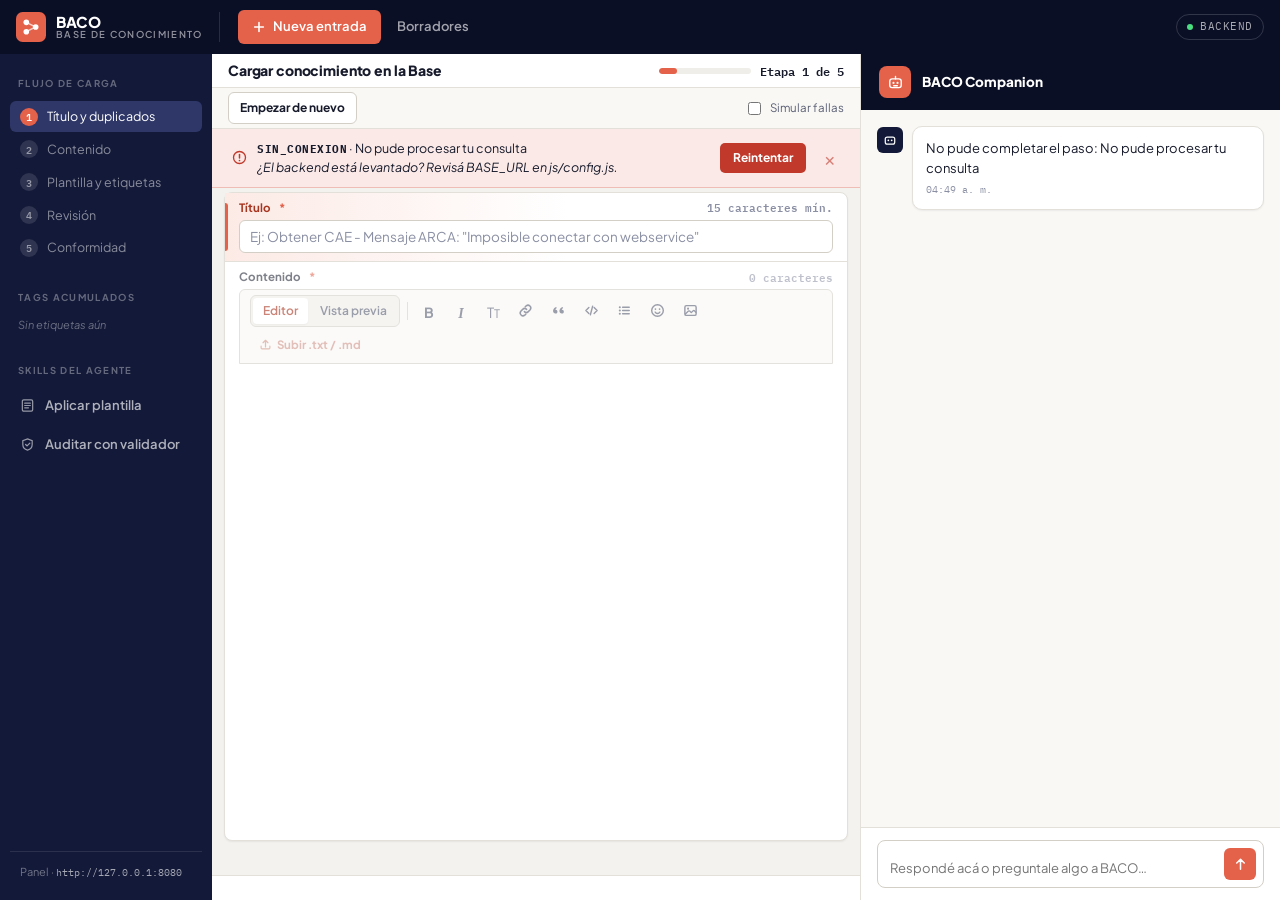
==== frontend/index.html @ 7c90a234 "-. cambios p/mejorar textos" ====
<!doctype html>
<html lang="es">
<head>
<meta charset="utf-8">
<meta name="viewport" content="width=device-width,initial-scale=1">
<title>BACO · Consola de carga</title>
<link rel="preconnect" href="https://fonts.googleapis.com">
<link rel="preconnect" href="https://fonts.gstatic.com" crossorigin>
<link rel="stylesheet" href="https://fonts.googleapis.com/css2?family=IBM+Plex+Mono:wght@400;500;600&family=Plus+Jakarta+Sans:wght@400;500;600;700;800&display=swap">
<link rel="stylesheet" href="styles.css?v=20261025_4">
<link rel="icon" href="data:image/svg+xml,<svg xmlns='http://www.w3.org/2000/svg' viewBox='0 0 32 32'><rect width='32' height='32' rx='7' fill='%23E4614A'/><circle cx='11' cy='11' r='3' fill='white'/><circle cx='21' cy='16' r='3' fill='white'/><circle cx='11' cy='21' r='3' fill='white'/></svg>">
</head>
<body>

<div class="app">

  <header class="topbar">
    <div class="brand">
      <svg width="30" height="30" viewBox="0 0 32 32" aria-hidden="true">
        <rect width="32" height="32" rx="7" fill="#E4614A"/>
        <path d="M11 11L21 16L11 21" stroke="white" stroke-width="1.6" fill="none" opacity=".7"/>
        <circle cx="11" cy="11" r="3" fill="white"/><circle cx="21" cy="16" r="3" fill="white"/><circle cx="11" cy="21" r="3" fill="white"/>
      </svg>
      <span class="wm"><b>BACO</b><span>Base de Conocimiento</span></span>
    </div>

    <nav class="tabs">
      <span class="tab on">
        <svg width="14" height="14" viewBox="0 0 16 16" fill="none" aria-hidden="true"><path d="M8 3v10M3 8h10" stroke="currentColor" stroke-width="1.8" stroke-linecap="round"/></svg>
        Nueva entrada
      </span>
      <span class="tab">Borradores</span>
    </nav>

    <span class="sesion" id="sesion"></span>
    <div class="modo" id="modo"></div>
  </header>

  <div class="body">

    <aside class="rail">
      <h4>Flujo de carga</h4>
      <div class="pasos" id="pasos">
        <div class="paso"><span class="pn">1</span> Título y duplicados</div>
        <div class="paso"><span class="pn">2</span> Contenido</div>
        <div class="paso"><span class="pn">3</span> Plantilla y etiquetas</div>
        <div class="paso"><span class="pn">4</span> Revisión</div>
        <div class="paso"><span class="pn">5</span> Conformidad</div>
      </div>

      <h4>Tags acumulados</h4>
      <div class="railtags" id="railTags">
        <span class="vacio-rail">Sin etiquetas aún</span>
      </div>

      <h4>Skills del agente</h4>
      <div id="avisoSkillsRail" class="aviso-skills-rail" hidden></div>
      <button class="navitem" id="btnPlantilla">
        <svg width="15" height="15" viewBox="0 0 16 16" fill="none" aria-hidden="true"><rect x="2.5" y="2" width="11" height="12" rx="1.4" stroke="currentColor" stroke-width="1.3"/><path d="M5 5.5h6M5 8h6M5 10.5h4" stroke="currentColor" stroke-width="1.3" stroke-linecap="round"/></svg>
        Aplicar plantilla
      </button>
      <button class="navitem" id="btnAuditar">
        <svg width="15" height="15" viewBox="0 0 16 16" fill="none" aria-hidden="true"><path d="M8 2l5 2v4c0 3-2.2 5.2-5 6-2.8-.8-5-3-5-6V4l5-2z" stroke="currentColor" stroke-width="1.3"/><path d="M6 8l1.5 1.5L10.5 6.5" stroke="currentColor" stroke-width="1.4" stroke-linecap="round" stroke-linejoin="round"/></svg>
        Auditar con validador
      </button>

      <div class="railfoot"><p>Panel · <code id="pie">—</code></p></div>
    </aside>

    <main class="split">

      <!-- ═══════ Izquierda: formulario ═══════ -->
      <section class="pane">
        <div class="panehead">
          <div class="ttl">
            <h2>Cargar conocimiento en la Base</h2>
            <div class="estadoline">
              <span class="pill" id="pillEstado">—</span>
              <span class="ayuda" id="ayudaEstado"></span>
            </div>
          </div>
          <div class="meter">
            <div class="bar"><div class="fill" id="meterFill" style="width:20%"></div></div>
            <span class="pct" id="meterPct">Paso 1 de 5</span>
          </div>
        </div>

        <div class="toolbar">
          <button class="btn btn-sm btn-ghost" id="btnEjemplo">Cargar ejemplo</button>
          <button class="btn btn-sm btn-ghost" id="btnReiniciar">Empezar de nuevo</button>
          <span class="grow"></span>
          <label class="switch" title="Solo afecta al modo simulado">
            <input type="checkbox" id="swError"> <span>Simular fallas</span>
          </label>
        </div>

        <div id="bannerError"></div>
        <div id="bannerPrivacidad"></div>
        <div id="bannerMetadatosHeredados"></div>
        <div id="bannerSkills" class="banner-skills" hidden></div>

        <div class="panebody scroll">
          <div class="card">
            <div class="field" id="campoTitulo">
              <label class="flabel" for="fTitulo">Título <span class="req">*</span>
                <span class="cont" id="contTitulo">0/15</span>
              </label>
              <input class="input" id="fTitulo" autocomplete="off"
                placeholder='Ej: Obtener CAE - Mensaje ARCA: "Imposible conectar con webservice"'>
            </div>

            <div class="field selectores-campo" id="campoTags">
              <div class="selectores-fila">
                <!-- Selector de Categoría (Izquierda) -->
                <div class="selector-cat-wrap">
                  <select class="input sel cat-select" id="fCategoria">
                    <option value="">Seleccionar categoría del desplegable...</option>
                  </select>
                </div>

                <!-- Selector de Etiquetas (Derecha) -->
                <div class="tagbox selector-tags-wrap" id="tagBox">
                  <input class="taginput" id="tagInput" autocomplete="off">
                  <select class="input sel tag-select" id="fTagsSelect">
                    <option value="" selected disabled>selecciona al menos 2 etiquetas…</option>
                  </select>
                </div>
              </div>

              <!-- Elementos secundarios conservados para compatibilidad JS -->
              <span class="flabel flabel-oculto" style="display:none;">Etiquetas <span class="req">*</span>
                <span class="cont" id="contTags">0/2</span>
              </span>
              <div class="suggrow" id="suggRow" style="display:none;"></div>
              <label class="flabel flabel-oculto" for="fCategoria" style="display:none;">Categoría <span class="req">*</span></label>
              <div class="suggrow" id="catChipsRow" style="display:none;"></div>
            </div>

            <div class="field" id="campoTexto">
              <label class="flabel" for="fCuerpo">Contenido <span class="req">*</span>
                <span class="cont" id="contTexto">0 caracteres</span>
              </label>
              <div class="edhead discourse-toolbar" id="editorToolbar" role="toolbar" aria-label="Barra de herramientas del editor">
                <div class="ed-mode-switch" role="group" aria-label="Alternar modo de edición">
                  <button type="button" class="act ed-mode-btn sel" id="btnEditor" aria-label="Modo Editor" title="Modo Editor">
                    Editor
                  </button>
                  <button type="button" class="act ed-mode-btn" id="btnPreview" aria-label="Vista previa" title="Vista previa">
                    Vista previa
                  </button>
                </div>

                <span class="sep" aria-hidden="true"></span>

                <button type="button" class="ed-tool-btn" id="btnMdBold" data-md="bold" aria-label="Negrita" title="Negrita">
                  <b aria-hidden="true">B</b>
                </button>
                <button type="button" class="ed-tool-btn" id="btnMdItalic" data-md="italic" aria-label="Cursiva" title="Cursiva">
                  <i aria-hidden="true" style="font-family: Georgia, serif; font-weight: 700;">I</i>
                </button>
                <button type="button" class="ed-tool-btn" id="btnMdHeading" data-md="heading" aria-label="Título" title="Título">
                  <span aria-hidden="true" class="tt-icon">T<small>T</small></span>
                </button>
                <button type="button" class="ed-tool-btn" id="btnMdLink" data-md="link" aria-label="Enlace" title="Enlace">
                  <svg width="15" height="15" viewBox="0 0 16 16" fill="none" aria-hidden="true"><path d="M6.8 9.2a3 3 0 004.2 0l2-2a3 3 0 00-4.2-4.2l-1.1 1.1" stroke="currentColor" stroke-width="1.6" stroke-linecap="round" stroke-linejoin="round"/><path d="M9.2 6.8a3 3 0 00-4.2 0l-2 2a3 3 0 004.2 4.2l1.1-1.1" stroke="currentColor" stroke-width="1.6" stroke-linecap="round" stroke-linejoin="round"/></svg>
                </button>
                <button type="button" class="ed-tool-btn" id="btnMdQuote" data-md="quote" aria-label="Cita" title="Cita">
                  <svg width="15" height="15" viewBox="0 0 16 16" fill="currentColor" aria-hidden="true"><path d="M3.6 5.2C2.7 6.1 2.2 7.2 2.2 8.6c0 1.6 1.1 2.7 2.5 2.7 1.3 0 2.2-.9 2.2-2.1 0-1.1-.8-1.9-1.8-2-.2 0-.4 0-.5.1.2-.7.8-1.4 1.6-1.9L5.4 4.2c-.7.3-1.3.6-1.8 1zm6.8 0c-.9.9-1.4 2-1.4 3.4 0 1.6 1.1 2.7 2.5 2.7 1.3 0 2.2-.9 2.2-2.1 0-1.1-.8-1.9-1.8-2-.2 0-.4 0-.5.1.2-.7.8-1.4 1.6-1.9l-.8-1.2c-.7.3-1.3.6-1.8 1z"/></svg>
                </button>
                <button type="button" class="ed-tool-btn" id="btnMdCode" data-md="code" aria-label="Código" title="Código">
                  <svg width="15" height="15" viewBox="0 0 16 16" fill="none" aria-hidden="true"><path d="M5.2 4.8L2 8l3.2 3.2M10.8 4.8L14 8l-3.2 3.2M9.2 3.5l-2.4 9" stroke="currentColor" stroke-width="1.5" stroke-linecap="round" stroke-linejoin="round"/></svg>
                </button>
                <button type="button" class="ed-tool-btn" id="btnMdList" data-md="list" aria-label="Lista" title="Lista">
                  <svg width="15" height="15" viewBox="0 0 16 16" fill="none" aria-hidden="true"><circle cx="3" cy="4.5" r="1.1" fill="currentColor"/><circle cx="3" cy="8" r="1.1" fill="currentColor"/><circle cx="3" cy="11.5" r="1.1" fill="currentColor"/><path d="M6 4.5h7M6 8h7M6 11.5h7" stroke="currentColor" stroke-width="1.6" stroke-linecap="round"/></svg>
                </button>

                <div class="ed-emoji-wrap">
                  <button type="button" class="ed-tool-btn" id="btnEmojiToolbar" aria-label="Insertar emoji" title="Insertar emoji" aria-haspopup="true" aria-expanded="false">
                    <svg width="15" height="15" viewBox="0 0 16 16" fill="none" aria-hidden="true"><circle cx="8" cy="8" r="6.2" stroke="currentColor" stroke-width="1.5"/><circle cx="5.8" cy="6.5" r=".9" fill="currentColor"/><circle cx="10.2" cy="6.5" r=".9" fill="currentColor"/><path d="M5.4 9.6c.6 1.1 1.5 1.6 2.6 1.6s2-.5 2.6-1.6" stroke="currentColor" stroke-width="1.4" stroke-linecap="round"/></svg>
                  </button>
                  <div class="emoji-picker-popover" id="emojiPickerPopover" role="listbox" aria-label="Selector de emojis" hidden></div>
                </div>

                <button type="button" class="ed-tool-btn" id="btnImagenToolbar" aria-label="Insertar imagen" title="Disponible al finalizar las validaciones" disabled>
                  <svg width="15" height="15" viewBox="0 0 16 16" fill="none" aria-hidden="true"><rect x="2" y="2.8" width="12" height="10.4" rx="1.6" stroke="currentColor" stroke-width="1.5"/><circle cx="5.4" cy="6" r="1.1" fill="currentColor"/><path d="M2.5 11.8l3.3-3.2a.9.9 0 011.3 0l1.7 1.7 2.1-2.1a.9.9 0 011.3 0l1.5 1.6" stroke="currentColor" stroke-width="1.4" stroke-linecap="round" stroke-linejoin="round"/></svg>
                </button>

                <span class="grow"></span>
                <button type="button" class="act" id="btnSubir" aria-label="Subir archivo .txt o .md" title="Subir archivo .txt o .md">
                  <svg width="13" height="13" viewBox="0 0 16 16" fill="none" aria-hidden="true"><path d="M8 11V3M5 5.8L8 2.8l3 3" stroke="currentColor" stroke-width="1.5" stroke-linecap="round" stroke-linejoin="round"/><path d="M2.6 10v2.4a1 1 0 001 1h8.8a1 1 0 001-1V10" stroke="currentColor" stroke-width="1.4" stroke-linecap="round"/></svg>
                  Subir .txt / .md
                </button>
                <input type="file" id="fileInput" hidden accept=".txt,.md">
              </div>
              <div class="editor-bloques-wrapper" id="editorBloquesWrapper">
                <div class="contenedor-bloques" id="contenedorBloques"></div>
                <div class="editor-bloques-footer">
                  <button type="button" class="btn btn-primary btn-confirmar-bloques" id="btnConfirmarBloques" hidden style="display: none;">Confirmar</button>
                </div>
                <input type="file" id="inputSelectorBloque" hidden accept=".png,.jpg,.jpeg,.gif,.webp,.pdf,.mp4,.webm,.mp3,.docx,.pptx,.xlsx">
              </div>
              <textarea class="textarea" id="fCuerpo" placeholder="El cuerpo del artículo, en Markdown." hidden></textarea>
              <div class="preview" id="preview" hidden></div>
              <div class="panel-multimedia" id="panelMultimedia" hidden></div>
              <div class="editor-img-bar" id="editorImgBar" hidden></div>
            </div>

          </div>

          <div id="slotBorrador"></div>
          <div id="slotResumenFinal"></div>
          <div id="slotValidacion"></div>
          <div style="height:4px"></div>
        </div>

        <div class="actionbar">
          <div class="opciones" id="opcionesBarra"></div>
          <span class="grow"></span>
          <button class="btn btn-primary" id="btnPrincipal" hidden>—</button>
        </div>
      </section>

      <!-- ═══════ Derecha: companion ═══════ -->
      <section class="pane chatpane">
        <div class="chathead">
          <div class="bot">
            <svg width="17" height="17" viewBox="0 0 16 16" fill="none" aria-hidden="true"><rect x="2.6" y="4.6" width="10.8" height="8.2" rx="2.2" stroke="white" stroke-width="1.3"/><circle cx="6.1" cy="8.4" r="1" fill="white"/><circle cx="9.9" cy="8.4" r="1" fill="white"/><path d="M8 2.2v2.4M6.3 11h3.4" stroke="white" stroke-width="1.3" stroke-linecap="round"/></svg>
          </div>
          <div><b>BACO Companion</b></div>
        </div>

        <div class="thread scroll" id="thread"></div>

        <div class="composer">
          <div class="composer-meta" id="chatComposerMeta" hidden>
            <span class="cont" id="chatInputCont">0 caracteres</span>
            <span class="aviso-limite-texto-mini" id="chatInputAvisoMax" hidden>Supera el límite de caracteres</span>
          </div>
          <div class="cbox">
            <textarea id="chatInput" rows="1" placeholder="Respondé acá o preguntale algo a BACO…"></textarea>
            <button class="send" id="btnSend" aria-label="Enviar">
              <svg width="15" height="15" viewBox="0 0 16 16" fill="none"><path d="M8 13V3M4 6.4L8 2.5l4 3.9" stroke="currentColor" stroke-width="1.6" stroke-linecap="round" stroke-linejoin="round"/></svg>
            </button>
          </div>
        </div>
      </section>

    </main>
  </div>
</div>

<div class="overlay" id="overlay" hidden>
  <div class="modal" role="dialog" aria-modal="true">
    <div class="mh">
      <div class="mi">
        <svg width="23" height="23" viewBox="0 0 16 16" fill="none"><path d="M4.2 8.3l2.6 2.6 5-5.4" stroke="currentColor" stroke-width="1.8" stroke-linecap="round" stroke-linejoin="round"/></svg>
      </div>
      <h3>Conformidad registrada</h3>
      <p>El borrador quedó validado y con tu conformidad registrada.</p>
    </div>
    <div class="mb"><div class="recap" id="recap"></div></div>
    <div class="mf">
      <button class="btn btn-ghost" id="btnCerrar">Cerrar</button>
      <button class="btn btn-primary" id="btnCopiarBorrador">Copiar borrador</button>
      <button class="btn btn-ghost" id="btnOtra">Cargar otra</button>
    </div>
  </div>
</div>

<div class="toast" id="toast"></div>

<script src="js/config.js?v=20261026_14"></script>
<script src="js/datos-mock.js?v=20261026_14"></script>
<script src="js/api-mock.js?v=20261026_14"></script>
<script src="js/api-http.js?v=20261026_14"></script>
<script src="js/api.js?v=20261026_14"></script>
<script src="js/estados.js?v=20261028_17"></script>
<script src="js/panel-multimedia.js?v=20261026_14"></script>
<script src="js/app.js?v=20261028_16"></script>
</body>
</html>
---- frontend/styles.css ----
/* =============================================================
   BACO — Panel funcional
   Paleta tomada de bc.finneg.com (navy + coral Finnegans)
   ============================================================= */

:root{
  --navy-900:#0B0F26; --navy-800:#131938; --navy-700:#1F2650; --navy-600:#2E3768;
  --coral:#E4614A; --coral-600:#C9452C; --coral-700:#A8351F;
  --coral-soft:#FCEAE5; --coral-line:#F2C4B8;

  --ground:#F3F2EE; --surface:#FFFFFF; --surface-2:#F9F8F5; --surface-3:#F0EEE9;
  --ink:#161A2B; --ink-2:#585D72; --ink-3:#8A8FA3;
  --rule:#E3E0D9; --rule-2:#D3CFC6;

  --ok:#1F7A52; --ok-soft:#E3F2EA; --ok-line:#B7DCC8;
  --warn:#A06A0C; --warn-soft:#FBF0D9; --warn-line:#EBD5A3;
  --stop:#C0392B; --stop-soft:#FBE9E7; --stop-line:#EFBDB6;
  --info:#2A5CA8; --info-soft:#E6EEF9; --info-line:#BBD0EC;

  --shadow-1:0 1px 2px rgba(11,15,38,.06);
  --shadow-3:0 12px 32px rgba(11,15,38,.18);

  --sans:'Plus Jakarta Sans','Segoe UI',system-ui,sans-serif;
  --mono:'IBM Plex Mono',ui-monospace,Menlo,monospace;

    --rail:212px; --topbar:54px; --r:8px;
  --articulo-heading-size: 2em;
  --articulo-heading-color: #1B6CA8;
}

*{box-sizing:border-box}
html,body{height:100%}
body{margin:0;background:var(--ground);color:var(--ink);font-family:var(--sans);font-size:14px;line-height:1.5;-webkit-font-smoothing:antialiased;overflow:hidden}
button{font:inherit;color:inherit;cursor:pointer;border:0;background:none}
input,textarea,select{font-family:inherit}
:focus-visible{outline:2px solid var(--coral);outline-offset:2px;border-radius:4px}
::selection{background:var(--coral-soft)}

.scroll{overflow-y:auto;scrollbar-width:thin;scrollbar-color:var(--rule-2) transparent}
.scroll::-webkit-scrollbar{width:9px}
.scroll::-webkit-scrollbar-thumb{background:var(--rule-2);border-radius:9px;border:3px solid transparent;background-clip:content-box}

/* ---------- animaciones ---------- */
.spin{width:13px;height:13px;border:2px solid currentColor;border-right-color:transparent;border-radius:50%;display:inline-block;animation:gira .7s linear infinite;vertical-align:-2px}
@keyframes gira{to{transform:rotate(360deg)}}
.prog{height:2px;background:var(--surface-3);overflow:hidden}
.prog i{display:block;height:100%;width:38%;background:var(--coral);animation:desliza 1.1s ease-in-out infinite}
@keyframes desliza{0%{transform:translateX(-100%)}100%{transform:translateX(320%)}}

/* =============================================================
   Shell
   ============================================================= */
.app{display:grid;grid-template-rows:var(--topbar) 1fr;height:100vh}
.topbar{background:var(--navy-900);color:#fff;display:flex;align-items:center;gap:18px;padding:0 16px}
.brand{display:flex;align-items:center;gap:10px;padding-right:16px;border-right:1px solid rgba(255,255,255,.12)}
.brand svg{display:block}
.brand .wm{display:flex;flex-direction:column;line-height:1.05}
.brand .wm b{font-size:15px;font-weight:800;letter-spacing:-.02em}
.brand .wm span{font-size:9.5px;letter-spacing:.14em;text-transform:uppercase;color:rgba(255,255,255,.55);font-weight:600}

.tabs{display:flex;gap:2px;flex:1}
.tab{padding:7px 14px;border-radius:6px;font-size:13px;font-weight:600;color:rgba(255,255,255,.62);display:flex;align-items:center;gap:7px}
.tab.on{background:var(--coral);color:#fff}
.tab .n{font-family:var(--mono);font-size:10px;background:rgba(255,255,255,.18);padding:1px 5px;border-radius:20px;font-weight:600}

.modo{font-family:var(--mono);font-size:10.5px;letter-spacing:.05em;text-transform:uppercase;color:rgba(255,255,255,.65);display:flex;align-items:center;gap:7px;padding:4px 10px;border:1px solid rgba(255,255,255,.16);border-radius:20px}
.dot{width:6px;height:6px;border-radius:50%;flex:none}
.dot.verde{background:#4ADE80} .dot.amarillo{background:#FBBF24}

.body{display:grid;grid-template-columns:var(--rail) 1fr;min-height:0}
.rail{background:var(--navy-800);color:rgba(255,255,255,.7);padding:16px 10px;display:flex;flex-direction:column;gap:3px;min-height:0}
.rail h4{font-size:9.5px;letter-spacing:.14em;text-transform:uppercase;color:rgba(255,255,255,.35);margin:6px 0 8px;padding:0 8px;font-weight:700}
.rail h4:not(:first-child){margin-top:20px}
.navitem{display:flex;align-items:center;gap:10px;padding:8px 10px;border-radius:6px;font-size:13px;font-weight:600;color:rgba(255,255,255,.66);cursor:pointer;transition:all .15s ease}
.navitem:hover:not(:disabled){background:rgba(255,255,255,.08);color:#fff}
.navitem:disabled, .navitem.disabled{opacity:.35;cursor:not-allowed;pointer-events:auto}
.aviso-skills-rail{font-size:11px;color:#fcd34d;padding:4px 8px;margin-bottom:6px;border-radius:5px;background:rgba(245,158,11,.16);line-height:1.35;border-left:2px solid #f59e0b}
.navitem.on{background:var(--navy-600);color:#fff}
.navitem svg{flex:none;opacity:.85}
.navitem .badge{margin-left:auto;font-family:var(--mono);font-size:10px;background:var(--coral);color:#fff;padding:1px 6px;border-radius:20px}
.railfoot{margin-top:auto;padding:12px 10px 4px;border-top:1px solid rgba(255,255,255,.1)}
.railfoot p{margin:0;font-size:11px;line-height:1.5;color:rgba(255,255,255,.4)}
.railfoot code{font-family:var(--mono);font-size:10px;color:rgba(255,255,255,.62);word-break:break-all}

.split{display:grid;grid-template-columns:minmax(0,1fr) minmax(380px,420px);min-height:0;background:var(--rule)}
@media(max-width:1080px){.split{grid-template-columns:1fr}.chatpane{display:none}}
.pane{display:flex;flex-direction:column;min-height:0;background:var(--ground)}
.chatpane{background:var(--surface-2);border-left:1px solid var(--rule)}

/* ---------- cabecera del panel ---------- */
.panehead{display:flex;align-items:center;gap:12px;padding:6px 16px;background:var(--surface);border-bottom:1px solid var(--rule);flex:none}
.panehead .ttl{display:flex;flex-direction:column;gap:5px;min-width:0}
.panehead h2{margin:0;font-size:14px;font-weight:800;letter-spacing:-.01em}
.estadoline{display:none}
.pill{font-family:var(--mono);font-size:9.5px;font-weight:600;letter-spacing:.07em;text-transform:uppercase;padding:3px 8px;border-radius:20px;border:1px solid}
.pill.neutro {background:var(--surface-3);color:var(--ink-2);border-color:var(--rule-2)}
.pill.proceso{background:var(--coral-soft);color:var(--coral-700);border-color:var(--coral-line)}
.pill.alerta {background:var(--warn-soft);color:var(--warn);border-color:var(--warn-line)}
.pill.info   {background:var(--info-soft);color:var(--info);border-color:var(--info-line)}
.pill.espera {background:var(--warn-soft);color:var(--warn);border-color:var(--warn-line)}
.pill.ok     {background:var(--ok-soft);color:var(--ok);border-color:var(--ok-line)}
.guardado{font-family:var(--mono);font-size:10px;color:var(--ink-3)}

.meter{margin-left:auto;display:flex;align-items:center;gap:9px;flex:none}
.meter .lbl{font-family:var(--mono);font-size:10px;letter-spacing:.07em;text-transform:uppercase;color:var(--ink-3)}
.meter .bar{width:92px;height:6px;border-radius:6px;background:var(--surface-3);overflow:hidden}
.meter .fill{height:100%;background:var(--coral);border-radius:6px;transition:width .35s cubic-bezier(.4,0,.2,1)}
.meter .fill.full{background:var(--ok)}
.meter .pct{font-family:var(--mono);font-size:12px;font-weight:600;font-variant-numeric:tabular-nums;min-width:34px;text-align:right}

.toolbar{display:flex;align-items:center;gap:8px;padding:4px 16px;background:var(--surface-2);border-bottom:1px solid var(--rule);flex:none}
.toolbar .grow{flex:1}
.switch{display:flex;align-items:center;gap:6px;font-size:11.5px;color:var(--ink-2);cursor:pointer}
.switch input{cursor:pointer;accent-color:var(--coral)}

.panebody{padding:4px 12px 6px;display:flex;flex-direction:column;gap:6px;min-height:0;flex:1}

/* ---------- banner de error ---------- */
.banner{display:flex;align-items:center;gap:10px;padding:10px 20px;background:var(--stop-soft);border-bottom:1px solid var(--stop-line);color:var(--stop);font-size:12.5px}
.banner b{font-family:var(--mono);font-size:10.5px;letter-spacing:.05em}
.banner span{flex:1;color:var(--ink)}
.banner .cerrar{font-size:19px;line-height:1;color:var(--stop);opacity:.6;padding:0 4px}
.banner .cerrar:hover{opacity:1}

/* =============================================================
   Formulario
   ============================================================= */
.card{background:var(--surface);border:1px solid var(--rule);border-radius:var(--r);box-shadow:var(--shadow-1);display:flex;flex-direction:column;flex:1}
.field{padding:6px 14px 8px;border-bottom:1px solid var(--rule)}
#campoTexto{display:flex;flex-direction:column;flex:1}
.field:last-child{border-bottom:0}
.flabel{display:flex;align-items:center;gap:8px;margin-bottom:4px;font-size:11.5px;font-weight:700}
.req{color:var(--coral);font-weight:800}
.hint{font-size:11.5px;color:var(--ink-3);font-weight:500;margin-left:auto;text-align:right}

.input,.textarea{display:block;width:100%;padding:7px 10px;border:1px solid var(--rule-2);border-radius:6px;background:var(--surface);font-size:13.5px;color:var(--ink);transition:border-color .15s,box-shadow .15s}
.input:focus,.textarea:focus{outline:none;border-color:var(--coral);box-shadow:0 0 0 3px var(--coral-soft)}
.input::placeholder,.textarea::placeholder{color:var(--ink-3)}
.input.sel{appearance:none;cursor:pointer;padding-right:32px;
  background-image:url("data:image/svg+xml,%3Csvg xmlns='http://www.w3.org/2000/svg' width='12' height='12' viewBox='0 0 12 12'%3E%3Cpath d='M2.5 4.5L6 8l3.5-3.5' stroke='%238A8FA3' stroke-width='1.5' fill='none' stroke-linecap='round' stroke-linejoin='round'/%3E%3C/svg%3E");
  background-repeat:no-repeat;background-position:right 11px center}
.textarea{border-radius:0 0 6px 6px;border-top:0;resize:vertical;min-height:max(450px, 50vh);font-family:var(--mono);font-size:12.5px;line-height:1.7}

.tagbox{display:flex;flex-wrap:wrap;gap:6px;padding:9px;border:1px solid var(--rule-2);border-radius:6px;background:var(--surface);min-height:44px;align-items:center;cursor:text}
.tagbox:focus-within{border-color:var(--coral);box-shadow:0 0 0 3px var(--coral-soft)}
.tag{display:inline-flex;align-items:center;gap:6px;padding:4px 7px 4px 9px;border-radius:5px;background:var(--surface-3);border:1px solid var(--rule);font-size:12.5px;font-weight:600}
.tag.tipo{background:var(--navy-800);border-color:var(--navy-800);color:#fff}
.tag .x{display:grid;place-items:center;width:15px;height:15px;border-radius:3px;opacity:.5}
.tag .x:hover{opacity:1;background:rgba(0,0,0,.12)}
.tag.tipo .x:hover{background:rgba(255,255,255,.2)}
.taginput{border:0;outline:none;flex:1;min-width:130px;padding:4px;font-size:13px;background:none;color:var(--ink)}
.taginput::placeholder{color:var(--ink-3)}
.sugg{display:inline-flex;align-items:center;gap:5px;padding:4px 9px;border-radius:5px;background:var(--coral-soft);border:1px dashed var(--coral-line);color:var(--coral-700);font-size:12px;font-weight:600}
.sugg:hover{background:var(--coral);border-color:var(--coral);border-style:solid;color:#fff}
.suggrow{display:flex;flex-wrap:wrap;gap:6px;margin-top:9px;align-items:center}
.suggrow .cap{font-family:var(--mono);font-size:10px;letter-spacing:.07em;text-transform:uppercase;color:var(--ink-3);margin-right:2px}

.edhead{display:flex;align-items:center;gap:6px;padding:4px 8px;border:1px solid var(--rule-2);border-radius:6px;background:var(--surface-2)}
.edhead .sep{width:1px;height:18px;background:var(--rule-2);margin:0 3px}
.edhead .act{font-size:11.5px;font-weight:700;color:var(--coral-700);padding:5px 9px;border-radius:5px;display:flex;align-items:center;gap:5px}
.edhead .act:hover{background:var(--coral-soft)}
.edhead .act.sel{color:var(--ink);background:var(--surface-3)}
.edhead .act:disabled{opacity:.5;cursor:not-allowed}
.edhead .count{margin-left:auto;font-family:var(--mono);font-size:10.5px;color:var(--ink-3);font-variant-numeric:tabular-nums}

.preview{border:1px solid var(--rule-2);border-top:0;border-radius:0 0 6px 6px;padding:18px 20px;background:var(--surface);min-height:max(450px, 50vh);height:auto;font-size:13.5px;line-height:1.65;word-break:break-word;overflow-y:auto}
.preview-img-box{margin:12px 0;text-align:center;background:var(--surface-2);border:1px solid var(--rule-2);border-radius:6px;padding:8px}
.preview-img{max-width:100%;height:auto;border-radius:4px;box-shadow:0 1px 3px rgba(0,0,0,0.08);display:block;margin:0 auto}
.preview-img-box .caption{display:block;font-size:11px;color:var(--ink-3);margin-top:4px}
.preview-adjunto{display:inline-block;margin:8px 0;padding:6px 12px;background:var(--surface-3);border:1px solid var(--rule-2);border-radius:4px;color:var(--ink);text-decoration:none;font-weight:600;font-size:12px}
.preview-adjunto:hover{background:var(--surface-2)}
.editor-img-bar{margin-top:10px;padding:10px 14px;background:var(--surface-2);border:1px solid var(--rule-2);border-radius:6px}
.editor-img-bar .eib-head{display:flex;align-items:center;justify-content:space-between;font-size:12px;font-weight:700;color:var(--ink-2);margin-bottom:8px}
.editor-img-bar .eib-list{display:flex;gap:10px;flex-wrap:wrap;align-items:flex-start}
.editor-img-bar .eib-thumb{position:relative;display:inline-flex;flex-direction:column;align-items:center;border:1px solid var(--rule);border-radius:6px;overflow:hidden;background:#fff;text-decoration:none;transition:transform 0.15s ease,box-shadow 0.15s ease;padding:4px}
.editor-img-bar .eib-thumb:hover{transform:translateY(-2px);box-shadow:0 4px 10px rgba(0,0,0,0.12);border-color:var(--coral)}
.editor-img-bar .eib-thumb img{height:70px;width:auto;max-width:140px;object-fit:contain;display:block;border-radius:3px}
.editor-img-bar .eib-thumb .eib-cap{font-size:10.5px;color:var(--ink-3);padding:3px 4px 1px;max-width:140px;white-space:nowrap;overflow:hidden;text-overflow:ellipsis;text-align:center}

.preview-video-box{margin:14px 0;text-align:center;background:var(--surface-2);border:1px solid var(--rule-2);border-radius:6px;padding:8px}
.preview-video-frame{width:100%;max-width:540px;aspect-ratio:16/9;border:0;border-radius:4px;display:block;margin:0 auto}
.preview-video-box .caption{display:block;font-size:11px;color:var(--ink-3);margin-top:5px}
.preview-media-card{display:flex;align-items:center;justify-content:space-between;gap:12px;margin:10px 0;padding:10px 14px;background:var(--surface-2);border:1px solid var(--rule-2);border-left:4px solid var(--coral);border-radius:6px;transition:all .15s ease}
.preview-media-card:hover{background:var(--surface-3);border-color:var(--coral)}
.preview-media-card.docs{border-left-color:#2684ff}
.preview-media-card.slides{border-left-color:#ffab00}
.preview-media-card.video{border-left-color:#de350b}
.preview-media-card.attachment{border-left-color:#00875a}
.preview-media-card.link{border-left-color:var(--navy-800)}
.preview-media-card .pmc-main{display:flex;align-items:center;gap:10px;min-width:0}
.preview-media-card .pmc-icon{font-size:18px;line-height:1}
.preview-media-card .pmc-info{display:flex;flex-direction:column;min-width:0}
.preview-media-card .pmc-tag{font-size:9.5px;font-weight:700;text-transform:uppercase;letter-spacing:.05em;color:var(--ink-3)}
.preview-media-card .pmc-title{font-size:13px;font-weight:700;color:var(--ink);text-decoration:none;white-space:nowrap;overflow:hidden;text-overflow:ellipsis}
.preview-media-card .pmc-title:hover{color:var(--coral-700);text-decoration:underline}
.preview-media-card .pmc-btn{font-size:11.5px;font-weight:700;color:var(--coral-700);background:var(--surface);border:1px solid var(--rule-2);padding:4px 10px;border-radius:5px;text-decoration:none;white-space:nowrap;transition:all .15s ease}
.preview-media-card .pmc-btn:hover{background:var(--coral-soft);border-color:var(--coral)}
.preview-link,.chat-link{color:var(--coral-700);font-weight:600;text-decoration:underline;text-underline-offset:2px}
.preview-link:hover,.chat-link:hover{color:var(--ink)}

.editor-img-bar .eib-card{position:relative;display:inline-flex;flex-direction:column;justify-content:space-between;border:1px solid var(--rule);border-radius:6px;background:#fff;text-decoration:none;padding:8px 10px;min-width:130px;max-width:190px;height:78px;box-sizing:border-box;transition:transform 0.15s ease,box-shadow 0.15s ease}
.editor-img-bar .eib-card:hover{transform:translateY(-2px);box-shadow:0 4px 10px rgba(0,0,0,0.12);border-color:var(--coral)}
.editor-img-bar .eib-card-head{display:flex;align-items:center;justify-content:space-between;gap:6px}
.editor-img-bar .eib-icon{font-size:15px;line-height:1}
.editor-img-bar .eib-badge{font-size:9.5px;font-weight:800;text-transform:uppercase;padding:2px 5px;border-radius:3px;background:var(--surface-3);color:var(--ink-2)}
.editor-img-bar .eib-badge-doc{background:#e6f0ff;color:#0052cc}
.editor-img-bar .eib-badge-slides{background:#fff4e5;color:#b76e00}
.editor-img-bar .eib-badge-video{background:#ffebe6;color:#de350b}
.editor-img-bar .eib-badge-adjunto{background:#e3fcef;color:#006644}
.editor-img-bar .eib-badge-link{background:var(--surface-3);color:var(--ink)}
.editor-img-bar .eib-card .eib-cap{font-size:11px;font-weight:600;color:var(--ink);white-space:nowrap;overflow:hidden;text-overflow:ellipsis;margin:3px 0 1px}
.editor-img-bar .eib-card .eib-action{font-size:10px;color:var(--coral-700);font-weight:700;align-self:flex-end}
.btn-agregar-contenido{display:inline-flex;align-items:center;justify-content:center;width:20px;height:20px;margin-left:6px;border-radius:50%;border:1px solid var(--rule-2);background:#fff;color:var(--ink-2);font-size:13px;font-weight:700;cursor:pointer;line-height:1;padding:0;transition:all 0.15s ease;vertical-align:middle}
.btn-agregar-contenido:hover{background:var(--surface-3);border-color:var(--coral);color:var(--coral);transform:scale(1.08)}
.eib-sec-adicional{margin-top:12px;padding-top:10px;border-top:1px dashed var(--rule-2);width:100%}
.eib-sec-adicional-head{display:flex;align-items:baseline;justify-content:space-between;flex-wrap:wrap;gap:6px;margin-bottom:8px}
.eib-sec-adicional-tit{font-size:12px;font-weight:700;color:var(--ink);letter-spacing:0.2px}
.eib-adicional-count{font-size:11px;font-weight:600;color:var(--ink-3);margin-left:4px}
.eib-subtit{font-size:10.5px;color:var(--ink-3);font-weight:400}
.eib-nuevo-form{display:flex;gap:6px;align-items:center;margin-bottom:8px}
.eib-input-nuevo{flex:1;font-size:12px;padding:6px 10px;height:32px;background:#fff;border:1px solid var(--rule-2);border-radius:5px}
.eib-input-nuevo:focus{border-color:var(--coral);outline:none}
.eib-vacio-aviso{font-size:11.5px;color:var(--ink-3);background:var(--surface-3);padding:8px 10px;border-radius:5px;border:1px dashed var(--rule-2);margin-bottom:4px}
.eib-adicional-list{display:flex;flex-direction:column;gap:6px}
.eib-adicional-item{background:#fff;border:1px solid var(--rule);border-radius:5px;padding:6px 10px;font-size:12px;transition:box-shadow .12s}
.eib-adicional-item:hover{box-shadow:0 1px 4px rgba(0,0,0,0.06)}
.eib-item-view{display:flex;align-items:center;gap:8px;width:100%}
.eib-item-left{display:inline-flex;align-items:center;gap:5px;flex:none}
.eib-item-num{font-size:10px;font-weight:700;color:var(--ink-3);background:var(--surface-3);padding:1px 5px;border-radius:3px}
.btn-eliminar-item{display:inline-flex;align-items:center;justify-content:center;width:18px;height:18px;border-radius:3px;border:1px solid transparent;background:transparent;color:var(--ink-3);font-size:15px;line-height:1;cursor:pointer;padding:0;transition:all 0.15s ease;flex:none}
.btn-eliminar-item:hover{background:#fee2e2;color:#dc2626;border-color:#fca5a5}
.eib-reordenar-btns{display:inline-flex;flex-direction:column;gap:1px;flex:none}
.btn-mover-item{display:inline-flex;align-items:center;justify-content:center;width:16px;height:9px;font-size:8px;line-height:1;background:var(--surface-3);border:1px solid var(--rule-2);border-radius:2px;color:var(--ink-2);cursor:pointer;padding:0;transition:all 0.1s ease}
.btn-mover-item:hover:not(:disabled){background:var(--surface-2);border-color:var(--coral);color:var(--coral)}
.btn-mover-item:disabled{opacity:0.25;cursor:not-allowed}
.eib-item-body{flex:1;min-width:0;display:flex;align-items:center;gap:6px}
.eib-adicional-tipo{font-size:9.5px;font-weight:800;text-transform:uppercase;padding:2px 5px;border-radius:3px;background:var(--surface-3);color:var(--coral-700);flex:none}
.eib-adicional-txt{flex:1;overflow:hidden;text-overflow:ellipsis;white-space:nowrap;color:var(--ink);font-size:12px}
.eib-item-actions{flex:none;margin-left:auto}
.btn-editar-item{font-size:11px;padding:3px 7px;border-radius:4px;border:1px solid var(--rule-2);background:var(--surface-3);color:var(--ink-2);cursor:pointer;transition:all 0.12s}
.btn-editar-item:hover{background:var(--surface-2);color:var(--coral);border-color:var(--coral)}
.eib-item-edit{display:flex;align-items:center;gap:6px;width:100%}
.eib-input-edit{flex:1;font-size:12px;padding:4px 8px;height:28px;background:#fff;border:1px solid var(--rule-2);border-radius:4px}
.eib-input-edit:focus{border-color:var(--coral);outline:none}
.eib-edit-actions{display:inline-flex;gap:4px;flex:none}
.btn-xs{padding:3px 8px;font-size:11px;border-radius:4px}
.preview h4{font-size:14px;margin:16px 0 7px;font-weight:800}
.preview h4:first-child{margin-top:0}
.preview p{margin:0 0 10px}
.preview ol,.preview ul{margin:0 0 10px;padding-left:20px}
.preview li{margin-bottom:5px}
.preview blockquote{margin:0 0 10px;padding:9px 13px;border-left:3px solid var(--coral);background:var(--surface-2);color:var(--ink-2)}
.preview code{font-family:var(--mono);font-size:12px;background:var(--surface-3);padding:1px 5px;border-radius:3px}
.preview .ruta{font-family:var(--mono);font-size:12px;background:var(--navy-800);color:#fff;padding:6px 10px;border-radius:5px;display:inline-block;margin-bottom:10px}
.preview .tabla{font-family:var(--mono);font-size:12px;color:var(--ink-2);background:var(--surface-2);padding:3px 9px;border-left:2px solid var(--rule-2)}
.preview .vacio{color:var(--ink-3)}

.archivo{margin-top:10px;padding:10px 13px;background:var(--ok-soft);border:1px solid var(--ok-line);border-radius:6px;font-size:12.5px}
.archivo b{font-weight:700}
.archivo ul{margin:6px 0 0;padding-left:17px}
.archivo li{font-size:11.5px;color:var(--ink-2);margin-bottom:3px}

/* =============================================================
   Duplicados
   ============================================================= */
.alert{border:1px solid;border-radius:var(--r);overflow:hidden;box-shadow:var(--shadow-1)}
.alert.dup{background:var(--warn-soft);border-color:var(--warn-line)}
.alert.clean{background:var(--ok-soft);border-color:var(--ok-line)}
.alert.busy{background:var(--surface);border-color:var(--rule-2)}
.alert .ah{display:flex;align-items:center;gap:10px;padding:12px 16px}
.alert .ah .ic{flex:none;display:grid;place-items:center}
.alert.dup .ah .ic{color:var(--warn)} .alert.clean .ah .ic{color:var(--ok)} .alert.busy .ah .ic{color:var(--coral)}
.alert .ah b{font-size:13px;font-weight:800}
.alert .ah p{margin:2px 0 0;font-size:12px;color:var(--ink-2)}
.scorepill{margin-left:auto;font-family:var(--mono);font-size:11px;font-weight:600;padding:3px 8px;border-radius:20px;background:rgba(255,255,255,.72);border:1px solid var(--rule-2);font-variant-numeric:tabular-nums;flex:none}

.hits{background:var(--surface);border-top:1px solid var(--rule)}
.hit{display:grid;grid-template-columns:1fr auto;gap:4px 14px;padding:11px 16px;border-bottom:1px solid var(--rule)}
.hit:last-of-type{border-bottom:0}
.hit a{color:var(--ink);font-weight:700;font-size:13px;text-decoration:none}
.hit a:hover{color:var(--coral-700);text-decoration:underline}
.hit .vd{grid-column:1;font-size:11.5px;color:var(--ink-2);line-height:1.45}
.hit .mt{grid-column:1;font-family:var(--mono);font-size:10px;color:var(--ink-3);display:flex;gap:10px;flex-wrap:wrap;margin-top:2px}
.hit .sc{grid-row:1/3;grid-column:2;align-self:start;font-family:var(--mono);font-size:13px;font-weight:600;font-variant-numeric:tabular-nums;padding:3px 8px;border-radius:5px;background:var(--surface-3)}
.hit .sc.hi{background:var(--warn-soft);color:var(--warn)}
.decision{padding:13px 16px;background:var(--surface-2);border-top:1px solid var(--rule);display:flex;flex-wrap:wrap;gap:9px;align-items:center}
.decision .q{font-size:12px;font-weight:700;margin-right:auto}

/* =============================================================
   Análisis
   ============================================================= */
.vencido{background:var(--warn-soft);border:1px solid var(--warn-line);border-radius:var(--r);padding:9px 14px;font-size:12.5px;color:var(--warn);display:flex;align-items:center;gap:8px;flex-wrap:wrap;margin-bottom:-6px}
.tally3{display:grid;grid-template-columns:repeat(3,1fr);border-bottom:1px solid var(--rule)}
.tally3 > div{padding:11px 16px;border-right:1px solid var(--rule);text-align:center}
.tally3 > div:last-child{border-right:0}
.tally3 .n{font-size:21px;font-weight:800;font-variant-numeric:tabular-nums;line-height:1}
.tally3 .n.stop{color:var(--stop)} .tally3 .n.warn{color:var(--warn)} .tally3 .n.ok{color:var(--ok)}
.tally3 .l{font-family:var(--mono);font-size:9px;letter-spacing:.08em;text-transform:uppercase;color:var(--ink-3);margin-top:5px}
.resumen{padding:10px 16px;font-size:12.5px;color:var(--ink-2);border-bottom:1px solid var(--rule);background:var(--surface-2)}

.checks{display:flex;flex-direction:column}
.check{display:grid;grid-template-columns:20px 1fr;gap:0 11px;padding:10px 16px;border-bottom:1px solid var(--rule)}
.check:last-child{border-bottom:0}
.check .ic{grid-row:1/3;align-self:start;margin-top:1px}
.check.ok .ic{color:var(--ok)} .check.warn .ic{color:var(--warn)} .check.stop .ic{color:var(--stop)}
.check b{font-size:12.5px;font-weight:700}
.check.ok b{color:var(--ink-2);font-weight:600}
.check p{margin:3px 0 0;font-size:11.5px;color:var(--ink-3);line-height:1.5}
.check .lv{font-family:var(--mono);font-size:8.5px;letter-spacing:.08em;text-transform:uppercase;padding:2px 5px;border-radius:3px;margin-left:7px;vertical-align:1px;font-weight:600}
.check.stop .lv{background:var(--stop-soft);color:var(--stop)}
.check.warn .lv{background:var(--warn-soft);color:var(--warn)}

.gaps{border:1px solid var(--warn-line);background:var(--warn-soft);border-radius:var(--r);padding:13px 16px}
.gaps b{font-size:12.5px;display:flex;align-items:center;gap:7px;margin-bottom:7px;color:var(--warn)}
.gaps ul{margin:0;padding-left:18px}
.gaps li{font-size:12px;color:var(--ink-2);margin-bottom:4px;line-height:1.5}

/* =============================================================
   Botones y barra de acciones
   ============================================================= */
.btn{display:inline-flex;align-items:center;justify-content:center;gap:7px;padding:9px 15px;border-radius:6px;font-size:13px;font-weight:700;border:1px solid transparent;transition:.13s;white-space:nowrap}
.btn:disabled{opacity:.45;cursor:not-allowed}
.btn-primary{background:var(--coral);color:#fff;box-shadow:var(--shadow-1)}
.btn-primary:hover:not(:disabled){background:var(--coral-600)}
.btn-dark{background:var(--navy-800);color:#fff}
.btn-dark:hover:not(:disabled){background:var(--navy-700)}
.btn-ghost{background:var(--surface);border-color:var(--rule-2);color:var(--ink)}
.btn-ghost:hover:not(:disabled){border-color:var(--ink-3);background:var(--surface-2)}
.btn-link{color:var(--coral-700);text-decoration:underline;padding:6px 4px;font-weight:700;font-size:12.5px}
.btn-sm{padding:6px 11px;font-size:12px}

.actionbar{display:flex;align-items:center;gap:10px;padding:12px 20px;background:var(--surface);border-top:1px solid var(--rule);flex:none}
.actionbar .grow{flex:1}
.motivos{font-size:11.5px;color:var(--ink-3);font-weight:600}

/* =============================================================
   Companion
   ============================================================= */
.chathead{display:flex;align-items:center;gap:11px;padding:12px 18px;background:var(--navy-900);color:#fff;flex:none}
.chathead .bot{width:32px;height:32px;border-radius:8px;background:var(--coral);display:grid;place-items:center;flex:none}
.chathead b{font-size:13.5px;font-weight:800}

.thread{flex:1;padding:16px;display:flex;flex-direction:column;gap:14px;min-height:0}
.msg{display:flex;gap:9px;max-width:100%}
.msg .av{width:26px;height:26px;border-radius:6px;display:grid;place-items:center;flex:none;margin-top:1px;font-size:10px;font-weight:800;background:var(--navy-800);color:#fff}
.msg.me{flex-direction:row-reverse}
.msg.me .av{background:var(--coral)}
.msg.me .bubble{max-width:86%;background:var(--navy-800);color:#fff;border-color:var(--navy-800)}
.msg.me .stamp{color:rgba(255,255,255,.5)}
.bubble{background:var(--surface);border:1px solid var(--rule);border-radius:10px;padding:11px 13px;font-size:13px;line-height:1.55;box-shadow:var(--shadow-1);min-width:0}
.bubble a{color:var(--coral-700);font-weight:700}
.bubble code{font-family:var(--mono);font-size:11.5px;background:var(--surface-3);padding:1px 4px;border-radius:3px}
.stamp{font-family:var(--mono);font-size:9.5px;color:var(--ink-3);margin-top:5px}
.acciones{display:flex;flex-wrap:wrap;gap:6px;margin-top:9px}

.typing{display:flex;gap:4px;padding:2px 0}
.typing i{width:6px;height:6px;border-radius:50%;background:var(--ink-3);animation:bob 1.2s infinite}
.typing i:nth-child(2){animation-delay:.18s} .typing i:nth-child(3){animation-delay:.36s}
@keyframes bob{0%,60%,100%{opacity:.3;transform:translateY(0)}30%{opacity:1;transform:translateY(-3px)}}

.composer{padding:12px 16px;background:var(--surface);border-top:1px solid var(--rule);flex:none}
.chips{display:flex;gap:6px;margin-bottom:9px;flex-wrap:wrap}
.chip{padding:5px 10px;border-radius:20px;border:1px solid var(--rule-2);background:var(--surface);font-size:11.5px;font-weight:600;color:var(--ink-2)}
.chip:hover{border-color:var(--coral);color:var(--coral-700);background:var(--coral-soft)}
.cbox{display:flex;gap:8px;align-items:flex-end;border:1px solid var(--rule-2);border-radius:8px;padding:7px 7px 7px 12px;background:var(--surface)}
.cbox:focus-within{border-color:var(--coral);box-shadow:0 0 0 3px var(--coral-soft)}
.cbox textarea{flex:1;border:0;outline:none;resize:none;font-size:13px;max-height:110px;min-height:22px;padding:4px 0;background:none;font-family:var(--sans);color:var(--ink)}
.send{width:32px;height:32px;border-radius:6px;background:var(--coral);color:#fff;display:grid;place-items:center;flex:none}
.send:hover{background:var(--coral-600)}

/* =============================================================
   Modal y toast
   ============================================================= */
.overlay{position:fixed;inset:0;background:rgba(11,15,38,.55);display:grid;place-items:center;z-index:50;padding:24px;backdrop-filter:blur(2px)}
.overlay[hidden]{display:none}
.modal{background:var(--surface);border-radius:12px;box-shadow:var(--shadow-3);max-width:520px;width:100%;overflow:hidden;animation:pop .22s cubic-bezier(.34,1.3,.64,1)}
@keyframes pop{from{opacity:0;transform:scale(.96) translateY(8px)}to{opacity:1;transform:none}}
.modal .mh{padding:22px 24px 0;text-align:center}
.modal .mi{width:46px;height:46px;border-radius:50%;background:var(--ok-soft);color:var(--ok);display:grid;place-items:center;margin:0 auto 14px}
.modal h3{margin:0 0 7px;font-size:18px;font-weight:800;letter-spacing:-.015em}
.modal .mh p{margin:0;font-size:13.5px;color:var(--ink-2);line-height:1.55}
.modal .mb{padding:20px 24px}
.recap{border:1px solid var(--rule);border-radius:8px;overflow:hidden}
.recap .r{display:grid;grid-template-columns:104px 1fr;gap:12px;padding:9px 13px;border-bottom:1px solid var(--rule);font-size:12.5px}
.recap .r:last-child{border-bottom:0}
.recap .k{font-family:var(--mono);font-size:10px;letter-spacing:.06em;text-transform:uppercase;color:var(--ink-3);padding-top:2px}
.recap .v{font-weight:600;min-width:0;word-break:break-word}
.modal .mf{padding:0 24px 22px;display:flex;gap:9px}
.modal .mf .btn{flex:1}

.toast{position:fixed;bottom:22px;left:50%;transform:translateX(-50%) translateY(80px);background:var(--navy-900);color:#fff;padding:11px 18px;border-radius:8px;box-shadow:var(--shadow-3);font-size:13px;font-weight:600;z-index:60;opacity:0;transition:.28s cubic-bezier(.34,1.2,.64,1);pointer-events:none}
.toast.show{transform:translateX(-50%) translateY(0);opacity:1}

/* =============================================================
   Añadidos para el flujo conversacional del backend
   ============================================================= */
.sesion{font-family:var(--mono);font-size:10px;color:rgba(255,255,255,.45)}
.ayuda{font-size:11.5px;color:var(--ink-3);line-height:1.4}
.estadoline,#btnEjemplo{display:none !important}
.meter .pct{min-width:72px}

/* pasos del rail */
.pasos{display:flex;flex-direction:column;gap:2px;margin-bottom:4px}
.paso{display:flex;align-items:center;gap:9px;padding:6px 10px;border-radius:6px;font-size:12.5px;color:rgba(255,255,255,.5)}
.paso .pn{width:18px;height:18px;border-radius:50%;background:rgba(255,255,255,.12);display:grid;place-items:center;font-family:var(--mono);font-size:10px;font-weight:600;flex:none}
.paso.on{background:var(--navy-600);color:#fff}
.paso.on .pn{background:var(--coral)}
.paso.hecho{color:rgba(255,255,255,.75)}
.paso.hecho .pn{background:var(--ok);color:#fff}

/* campo activo vs inactivo */
.field{transition:opacity .18s}
.field:not(.activo){opacity:.5}
.field.activo{opacity:1}
.input:disabled,.textarea:disabled{background:var(--surface-2);color:var(--ink-2);cursor:not-allowed}
.taginput:disabled{cursor:not-allowed}
.input.corto{max-width:120px}

/* contador de mínimos */
.cont{margin-left:auto;font-family:var(--mono);font-size:10.5px;color:var(--ink-3);font-variant-numeric:tabular-nums}
.cont.falta{color:var(--warn)}
.cont.ok{color:var(--ok)}

/* cabecera del borrador */
.borrador{display:flex;align-items:center;gap:10px;flex-wrap:wrap;padding:10px 14px;border-radius:var(--r);border:1px solid;font-size:12px}
.borrador.nuevo{background:var(--info-soft);border-color:var(--info-line)}
.borrador.enriq{background:var(--warn-soft);border-color:var(--warn-line)}
.bmodo{font-family:var(--mono);font-size:9.5px;letter-spacing:.07em;text-transform:uppercase;font-weight:600}
.borrador.nuevo .bmodo{color:var(--info)}
.borrador.enriq .bmodo{color:var(--warn)}
.bdet{color:var(--ink-2)}
.bdet a{color:var(--coral-700);font-weight:700}
.bchip{font-family:var(--mono);font-size:9.5px;background:var(--navy-800);color:#fff;padding:2px 7px;border-radius:3px;font-weight:600}

/* barra de acciones */
.opciones{display:flex;gap:7px;flex-wrap:wrap}
.check.info .ic{color:var(--info)}
.check.info .lv{background:var(--info-soft);color:var(--info)}

/* respuestas largas del agente */
.bubble.ancha{max-width:100%}
.respuesta-agente{font-family:var(--mono);font-size:11.5px;line-height:1.6;max-height:420px;overflow-y:auto;background:var(--surface-2);border:1px solid var(--rule);border-radius:6px;padding:10px 12px;white-space:normal}
.lento{font-size:11px;color:var(--ink-3);margin-top:6px}

/* =============================================================
   Correcciones tras la primera prueba en navegador (19/10)
   ============================================================= */

/* 1. BUG: .btn declara display:inline-flex y eso pisaba [hidden],
      así que el botón principal seguía visible en los estados
      donde no hay acción. */
.btn[hidden]{display:none !important}

/* 2. Los pasos completados no se leían: el verde era muy oscuro
      sobre el navy del rail. */
.paso.hecho{color:rgba(255,255,255,.78)}
.paso.hecho .pn{background:#4ADE80;color:var(--navy-900);font-weight:700}

/* 3. Los campos bloqueados quedaban tan lavados que el contenido
      parecía un placeholder. Ahora se atenúa sobre todo la
      etiqueta, y el texto cargado se sigue leyendo. */
/* En vez de apagar los campos inactivos (que lavaba el contenido
   y borraba el placeholder), se resalta el campo ACTIVO. Lee
   mejor: te dice dónde estás en vez de dónde no estás. */
.field{position:relative}
.field:not(.activo){opacity:1}
.field:not(.activo) .flabel{opacity:.55}
.field:not(.activo) .edhead{opacity:.6}

.field.activo::before{
  content:'';position:absolute;left:0;top:10px;bottom:10px;width:3px;
  background:var(--coral);border-radius:0 3px 3px 0;
}
.field.activo{background:linear-gradient(90deg,var(--coral-soft) 0%,transparent 55%)}
.field.activo .flabel{color:var(--coral-700)}

/* Los campos bloqueados se ven claramente apagados, pero su
   contenido se sigue leyendo. */
.input:disabled,.textarea:disabled{
  background:var(--surface-3);color:var(--ink-2);
  border-color:var(--rule);cursor:default;
}
.tagbox.off{background:var(--surface-3);border-color:var(--rule)}

/* 4. Los contadores decían "85/15" y se leía como si estuviera
      pasado de un límite. Ahora el mínimo solo aparece mientras
      falta llegar. */
.cont{font-weight:600}
.cont.ok::after{content:' ✓';opacity:.8}

/* Hallazgos que llevan al campo que señalan ------------------- */
.check.clickable{cursor:pointer;transition:background .13s}
.check.clickable:hover{background:var(--surface-2)}
.check .ir{
  display:inline-block;margin-left:8px;font-weight:700;color:var(--coral-700);
  opacity:0;transition:opacity .13s;
}
.check.clickable:hover .ir{opacity:1}

/* Destello del campo al que se saltó */
@keyframes senalar{
  0%,100%{box-shadow:0 0 0 0 transparent}
  25%,75%{box-shadow:0 0 0 3px var(--coral-soft)}
}
.field.senalado{animation:senalar 1.4s ease-in-out}
.field.senalado .input,.field.senalado .textarea{border-color:var(--coral)}

/* Botón de reintentar dentro del banner de error ------------- */
.banner .reintentar{
  background:var(--stop);color:#fff;flex:none;margin-right:4px;
  padding:5px 12px;font-size:12px;font-weight:700;border-radius:5px;
}
.banner .reintentar:hover{background:#A32E22}

/* Franja de aviso de privacidad (no es error) ----------------- */
.banner.aviso{background:var(--info-soft);border-bottom-color:var(--info-line);color:var(--info)}
.banner.aviso span{color:var(--ink)}
.banner.aviso .cerrar{color:var(--info)}
.banner-skills, .banner.skills{background:#fffbeb;border:1px solid #fde68a;color:#92400e;padding:10px 16px;border-radius:6px;margin:8px 0;display:flex;align-items:center;gap:10px;font-size:12.5px;line-height:1.4}
.banner-skills b{color:#78350f;font-weight:700}
.btn-peligro{background:var(--stop);color:#fff}
.btn-peligro:hover:not(:disabled){background:#A32E22}

/* =============================================================
   Stepper dinámico, tags acumulados, categorías y resumen final
   ============================================================= */
.railtags{display:flex;flex-wrap:wrap;gap:5px;padding:2px 8px 6px}
.railtag{font-family:var(--mono);font-size:10.5px;font-weight:600;padding:2px 7px;border-radius:4px;background:rgba(255,255,255,.12);color:#fff;border:1px solid rgba(255,255,255,.18)}
.railtag.tipo{background:var(--coral);border-color:var(--coral)}
.vacio-rail{font-size:11px;color:rgba(255,255,255,.38);font-style:italic}

.sugg.cat-chip{background:var(--surface-2);border:1px solid var(--rule-2);color:var(--ink-2)}
.sugg.cat-chip:hover:not(:disabled){border-color:var(--coral);color:var(--coral-700);background:var(--coral-soft)}
.sugg.cat-chip.on{background:var(--navy-800);border-color:var(--navy-800);color:#fff}
.sugg:disabled{opacity:.5;cursor:not-allowed}

.resumen-final{background:var(--ok-soft);border:1px solid var(--ok-line);border-radius:var(--r);padding:14px 16px;display:flex;flex-direction:column;gap:8px;box-shadow:var(--shadow-1)}
.resumen-final h3{margin:0;font-size:13.5px;font-weight:800;color:var(--ok);display:flex;align-items:center;gap:7px}
.resumen-final .rf-grid{display:grid;grid-template-columns:repeat(auto-fit,minmax(160px,1fr));gap:8px 14px;font-size:12px}
.resumen-final .rf-k{font-family:var(--mono);font-size:9.5px;text-transform:uppercase;letter-spacing:.06em;color:var(--ink-3);display:block}
.resumen-final .rf-v{font-weight:700;color:var(--ink)}


/* =============================================================
   Área de redacción persistente y confirmación de texto
   ============================================================= */
.cont.exceso{color:var(--stop);font-weight:700}
.aviso-limite-texto{margin-top:8px;padding:8px 12px;border-radius:6px;background:var(--stop-soft);border:1px solid var(--stop-line);color:var(--stop);font-size:12px;font-weight:600;line-height:1.4}
.edfoot{display:flex;align-items:center;justify-content:space-between;gap:12px;margin-top:10px;padding:9px 12px;background:var(--surface-2);border:1px solid var(--rule-2);border-radius:6px}
.edfoot[hidden]{display:none !important}
.edfoot-hint{font-size:11.5px;color:var(--ink-2);line-height:1.4}
.typing-wrap{display:inline-flex;align-items:center;gap:8px}
.typing-lbl{font-size:12px;color:var(--ink-2);font-style:italic}

/* Metadatos/Contador sutil en el composer del chat */
.composer-meta {
  display: flex;
  align-items: center;
  justify-content: space-between;
  padding: 0 4px 5px;
  font-size: 11px;
}
.composer-meta[hidden] {
  display: none !important;
}
.aviso-limite-texto-mini {
  color: var(--stop);
  font-weight: 600;
  font-size: 11px;
}
.aviso-limite-texto-mini[hidden] {
  display: none !important;
}


/* =============================================================
   Mini panel de carga multimedia (aparte de texto_limpio)
   ============================================================= */
.panel-multimedia{margin-top:10px;padding:8px 10px;background:var(--surface-2);border:1px solid var(--rule-2);border-radius:6px;font-size:12px}
.panel-multimedia .pm-head{display:flex;align-items:center;gap:8px;flex-wrap:wrap}
.panel-multimedia .pm-tit{font-weight:700;color:var(--ink-2)}
.panel-multimedia .pm-count{font-weight:500;color:var(--ink-3);font-variant-numeric:tabular-nums}
.panel-multimedia .pm-sub{color:var(--ink-3);font-size:11px}
.panel-multimedia .pm-agregar{margin-left:auto;border:1px dashed var(--rule-2);background:var(--surface);color:var(--ink-2);border-radius:5px;padding:3px 9px;font-size:11.5px;font-weight:600;cursor:pointer}
.panel-multimedia .pm-agregar:hover:not(:disabled){border-color:var(--coral);color:var(--coral-600)}
.panel-multimedia .pm-agregar:disabled{opacity:.5;cursor:not-allowed}

.panel-multimedia .pm-carga{margin-top:8px;display:flex;flex-direction:column;gap:6px}
.panel-multimedia .pm-drop{display:flex;flex-direction:column;align-items:center;gap:2px;padding:10px;border:1px dashed var(--rule-2);border-radius:6px;background:var(--surface);color:var(--ink-2);cursor:pointer;text-align:center}
.panel-multimedia .pm-drop small{color:var(--ink-3);font-size:10.5px}
.panel-multimedia .pm-drop.sobre{border-color:var(--coral);background:#FFF6F3}
.panel-multimedia .pm-file{position:absolute;width:1px;height:1px;opacity:0;pointer-events:none}
.panel-multimedia .pm-url{display:flex;gap:6px}
.panel-multimedia .pm-url-input{flex:1;min-width:0;padding:5px 8px;font-size:12px}

.panel-multimedia .pm-lista{list-style:none;margin:8px 0 0;padding:0;display:flex;flex-direction:column;gap:4px}
.panel-multimedia .pm-item{display:flex;align-items:center;gap:6px;padding:4px 6px;background:var(--surface);border:1px solid var(--rule);border-radius:5px}
.panel-multimedia .pm-item.arrastrando{opacity:.45}
.panel-multimedia .pm-item.destino{border-color:var(--coral);box-shadow:0 0 0 1px var(--coral) inset}
.panel-multimedia .pm-quitar{flex:none;width:16px;height:16px;line-height:14px;padding:0;border:0;border-radius:50%;background:transparent;color:var(--ink-3);font-size:13px;cursor:pointer}
.panel-multimedia .pm-quitar:hover:not(:disabled){background:var(--surface-3);color:var(--coral-700)}
.panel-multimedia .pm-asa{flex:none;color:var(--ink-3);cursor:grab;user-select:none;font-size:12px}
.panel-multimedia .pm-mini{flex:none;width:32px;height:24px;object-fit:cover;border-radius:3px;background:var(--surface-3)}
.panel-multimedia .pm-icono{flex:none;width:32px;text-align:center;font-size:15px}
.panel-multimedia .pm-info{flex:1;min-width:0;display:flex;flex-direction:column}
.panel-multimedia .pm-nombre{color:var(--ink);text-decoration:none;white-space:nowrap;overflow:hidden;text-overflow:ellipsis}
.panel-multimedia a.pm-nombre:hover{text-decoration:underline}
.panel-multimedia .pm-tipo{font-family:var(--mono);font-size:9.5px;letter-spacing:.05em;text-transform:uppercase;color:var(--ink-3)}
.panel-multimedia .pm-mover{flex:none;display:flex;gap:2px}
.panel-multimedia .pm-btn-mover{width:20px;height:20px;padding:0;border:1px solid var(--rule);border-radius:4px;background:var(--surface);color:var(--ink-2);font-size:11px;cursor:pointer}
.panel-multimedia .pm-btn-mover:hover:not(:disabled){border-color:var(--ink-3)}
.panel-multimedia .pm-btn-mover:disabled,.panel-multimedia .pm-quitar:disabled{opacity:.35;cursor:not-allowed}
.panel-multimedia .pm-vacio{margin-top:6px;color:var(--ink-3);font-size:11.5px}

/* =============================================================
   Editor de Bloques (Texto / Recurso / Texto...)
   ============================================================= */
.editor-bloques-wrapper {
  display: flex;
  flex-direction: column;
  gap: 4px;
  width: 100%;
  flex: 1;
}

.contenedor-bloques {
  display: flex;
  flex-direction: column;
  gap: 2px;
  width: 100%;
  flex: 1;
}

/* Bloque de Texto */
.bloque-texto-item {
  width: 100%;
  display: flex;
  flex-direction: column;
  flex: 1;
}

.bloque-textarea {
  width: 100%;
  flex: 1;
  min-height: max(450px, 50vh);
  padding: 10px 12px;
  background: var(--surface);
  border: 1px solid var(--rule);
  border-radius: 6px;
  font-family: inherit;
  font-size: 13.5px;
  line-height: 1.5;
  color: var(--ink);
  resize: vertical;
  box-sizing: border-box;
}

.bloque-texto-item ~ .bloque-texto-item .bloque-textarea {
  min-height: 120px;
}

.bloque-textarea:focus {
  outline: none;
  border-color: var(--coral, #ea580c);
  box-shadow: 0 0 0 2px rgba(234, 88, 12, 0.15);
}

/* Bloque de Recurso */
.bloque-recurso-item {
  display: flex;
  align-items: center;
  gap: 8px;
  padding: 8px 12px;
  background: var(--surface-2, #f8f9fa);
  border: 1px solid var(--rule-2, #e5e7eb);
  border-radius: 6px;
  position: relative;
  box-sizing: border-box;
}

.bloque-recurso-item.cargando {
  opacity: 0.75;
  background: #fff8f5;
  border-color: var(--coral, #ea580c);
}

.bloque-eliminar-btn {
  flex: none;
  width: 22px;
  height: 22px;
  line-height: 20px;
  padding: 0;
  border: 1px solid var(--rule);
  border-radius: 50%;
  background: var(--surface);
  color: var(--ink-3, #6b7280);
  font-size: 14px;
  cursor: pointer;
  display: flex;
  align-items: center;
  justify-content: center;
  transition: all 0.15s ease;
}

.bloque-eliminar-btn:hover:not(:disabled) {
  background: #fee2e2;
  color: #b91c1c;
  border-color: #fca5a5;
}

.bloque-recurso-icono {
  flex: none;
  font-size: 18px;
  width: 28px;
  text-align: center;
}

.bloque-recurso-mini {
  flex: none;
  width: 44px;
  height: 32px;
  object-fit: cover;
  border-radius: 4px;
  border: 1px solid var(--rule);
}

.bloque-recurso-info {
  flex: 1;
  min-width: 0;
  display: flex;
  flex-direction: column;
  gap: 2px;
}

.bloque-recurso-nombre {
  font-size: 12.5px;
  font-weight: 600;
  color: var(--ink);
  white-space: nowrap;
  overflow: hidden;
  text-overflow: ellipsis;
}

.bloque-recurso-meta {
  font-size: 11px;
  color: var(--ink-3);
  font-family: var(--mono);
}

.bloque-recurso-mover {
  flex: none;
  display: flex;
  gap: 3px;
}

.bloque-btn-mover {
  width: 24px;
  height: 24px;
  padding: 0;
  border: 1px solid var(--rule);
  border-radius: 4px;
  background: var(--surface);
  color: var(--ink-2);
  font-size: 12px;
  cursor: pointer;
}

.bloque-btn-mover:hover:not(:disabled) {
  border-color: var(--ink-3);
  background: var(--surface-3);
}

.bloque-btn-mover:disabled, .bloque-eliminar-btn:disabled {
  opacity: 0.35;
  cursor: not-allowed;
}

/* Divisor y Botón "+" Pequeño */
.bloque-divider {
  display: flex;
  align-items: center;
  justify-content: center;
  position: relative;
  margin: 1px 0;
  height: 20px;
}

.bloque-divider-line {
  position: absolute;
  left: 0;
  right: 0;
  top: 50%;
  height: 1px;
  background: var(--rule-2, #e5e7eb);
  z-index: 1;
}

.btn-agregar-bloque {
  position: relative;
  z-index: 2;
  width: 22px;
  height: 22px;
  padding: 0;
  border-radius: 50%;
  border: 1px solid var(--rule-2);
  background: var(--surface);
  color: var(--ink-2);
  font-size: 14px;
  font-weight: 700;
  line-height: 20px;
  cursor: pointer;
  display: flex;
  align-items: center;
  justify-content: center;
  transition: all 0.15s ease;
}

.btn-agregar-bloque:hover {
  background: var(--coral, #ea580c);
  color: #fff;
  border-color: var(--coral, #ea580c);
  transform: scale(1.1);
}

/* Menú flotante del botón "+" */
.menu-agregar-bloque {
  position: absolute;
  top: 26px;
  left: 50%;
  transform: translateX(-50%);
  background: var(--surface);
  border: 1px solid var(--rule);
  border-radius: 6px;
  box-shadow: 0 4px 12px rgba(0,0,0,0.12);
  display: flex;
  flex-direction: column;
  padding: 4px;
  z-index: 50;
  min-width: 130px;
}

.menu-opcion-btn {
  display: flex;
  align-items: center;
  gap: 8px;
  padding: 6px 10px;
  border: none;
  background: transparent;
  color: var(--ink);
  font-size: 12px;
  font-weight: 500;
  text-align: left;
  border-radius: 4px;
  cursor: pointer;
}

.menu-opcion-btn:hover {
  background: var(--surface-2);
  color: var(--coral-600, #c2410c);
}

/* Botón Confirmar siempre visible */
.editor-bloques-footer {
  margin-top: 8px;
  display: none;
  justify-content: flex-end;
  position: sticky;
  bottom: 0;
  z-index: 5;
  padding-top: 4px;
}

.btn-confirmar-bloques {
  padding: 8px 18px;
  font-size: 13px;
  font-weight: 600;
  border-radius: 6px;
  cursor: pointer;
}

.btn-confirmar-bloques:disabled {
  opacity: 0.5;
  cursor: not-allowed;
}

 
[hidden] {
  display: none !important;
}

/* =============================================================
   Barra de herramientas estilo Discourse (reutilizando variables CSS)
   ============================================================= */
.edhead.discourse-toolbar {
  display: flex;
  align-items: center;
  flex-wrap: wrap;
  gap: 4px;
  padding: 5px 10px;
  border: 1px solid var(--rule-2);
  border-radius: 6px 6px 0 0;
  background: var(--surface-2);
  position: relative;
}

.ed-mode-switch {
  display: inline-flex;
  align-items: center;
  background: var(--surface-3);
  border: 1px solid var(--rule-2);
  border-radius: 6px;
  padding: 2px;
  gap: 2px;
}

.edhead .ed-mode-btn {
  padding: 4px 10px;
  border-radius: 4px;
  font-size: 12px;
  font-weight: 600;
  color: var(--ink-2);
  background: transparent;
  transition: background 0.12s ease, color 0.12s ease, box-shadow 0.12s ease;
}

.edhead .ed-mode-btn:hover:not(:disabled) {
  background: var(--surface);
  color: var(--ink);
}

.edhead .ed-mode-btn.sel {
  background: var(--surface);
  color: var(--coral-700);
  box-shadow: var(--shadow-1);
}

.md-badge {
  font-family: var(--mono);
  font-size: 11px;
  font-weight: 700;
  letter-spacing: -0.02em;
}

.fmt-badge {
  font-family: var(--sans);
  font-size: 12px;
  font-weight: 800;
}

.edhead .ed-tool-btn {
  padding: 5px 7px;
  min-width: 28px;
  height: 28px;
  justify-content: center;
  color: var(--ink-2);
  border-radius: 5px;
}

.edhead .ed-tool-btn:hover:not(:disabled) {
  background: var(--coral-soft);
  color: var(--coral-700);
}

.edhead .ed-tool-btn:focus-visible,
.edhead .ed-mode-btn:focus-visible {
  outline: 2px solid var(--coral);
  outline-offset: 1px;
}

.edhead .ed-subir-doc {
  margin-left: 2px;
}

.ed-emoji-wrap {
  position: relative;
  display: inline-flex;
}

.emoji-picker-popover {
  position: absolute;
  top: calc(100% + 6px);
  left: 0;
  z-index: 60;
  background: var(--surface);
  border: 1px solid var(--rule-2);
  border-radius: var(--r);
  box-shadow: var(--shadow-3);
  padding: 6px;
  display: grid;
  grid-template-columns: repeat(6, 1fr);
  gap: 4px;
  min-width: 196px;
}

.emoji-option {
  width: 28px;
  height: 28px;
  display: inline-flex;
  align-items: center;
  justify-content: center;
  font-size: 16px;
  border-radius: 4px;
  border: 1px solid transparent;
  background: transparent;
  cursor: pointer;
  padding: 0;
}

.emoji-option:hover,
.emoji-option:focus-visible {
  background: var(--coral-soft);
  border-color: var(--coral-line);
  outline: none;
}

.editor-bloques-wrapper.cargando {
  opacity: 0.72;
  pointer-events: none;
}

.bloque-recurso-asa {
  cursor: grab;
  color: var(--ink-3);
  font-size: 14px;
  padding: 0 3px;
  user-select: none;
}

.bloque-recurso-item[draggable="true"]:active .bloque-recurso-asa {
  cursor: grabbing;
}

.bloque-recurso-item.arrastrando {
  opacity: 0.5;
}

.bloque-recurso-item.destino {
  border-color: var(--coral);
  box-shadow: 0 0 0 2px var(--coral-soft);
}

@media (max-width: 640px) {
  .edhead.discourse-toolbar {
    overflow-x: auto;
    flex-wrap: wrap;
    gap: 3px;
  }
}


/* =============================================================
   Página de Artículo Final (solo lectura)
   ============================================================= */
.encabezado-articulo {
  font-size: var(--articulo-heading-size, 2em);
  color: var(--articulo-heading-color, #1B6CA8);
  font-weight: 700;
  margin: 0 0 12px 0;
  line-height: 1.25;
  letter-spacing: -0.01em;
}

.articulo-page {
  background: var(--ground);
  min-height: 100vh;
  overflow-y: auto;
}

.articulo-layout {
  max-width: 860px;
  margin: 28px auto 60px;
  padding: 0 20px;
}

.articulo-card {
  background: var(--surface);
  border: 1px solid var(--rule);
  border-radius: var(--r);
  padding: 32px 36px;
  box-shadow: var(--shadow-1);
}

.articulo-topbar-titulo {
  font-size: 13.5px;
  font-weight: 700;
  color: #fff;
  opacity: 0.9;
}

.articulo-header {
  margin-bottom: 24px;
}

.articulo-titulo-principal {
  font-size: 26px;
  font-weight: 800;
  color: var(--ink);
  letter-spacing: -0.02em;
  line-height: 1.25;
  margin: 0 0 16px 0;
}

.articulo-meta-top {
  display: flex;
  flex-wrap: wrap;
  align-items: center;
  gap: 16px;
  padding-bottom: 20px;
  border-bottom: 1px solid var(--rule);
}

.articulo-meta-bloque {
  display: flex;
  align-items: center;
  gap: 8px;
}

.articulo-meta-label {
  font-size: 11px;
  font-weight: 700;
  letter-spacing: 0.05em;
  text-transform: uppercase;
  color: var(--ink-3);
}

.articulo-tags-lista {
  display: flex;
  flex-wrap: wrap;
  gap: 6px;
}

.articulo-secciones {
  display: flex;
  flex-direction: column;
}

.articulo-seccion {
  padding: 24px 0;
  border-bottom: 1px solid var(--rule);
}

.articulo-seccion:first-child {
  padding-top: 8px;
}

.articulo-seccion:last-child {
  border-bottom: none;
  padding-bottom: 0;
}

.articulo-texto {
  font-size: 14px;
  line-height: 1.65;
  color: var(--ink);
}

.articulo-texto p {
  margin: 0 0 12px 0;
}

.articulo-texto p:last-child {
  margin-bottom: 0;
}

.articulo-texto ul, .articulo-texto ol {
  margin: 0 0 12px 0;
  padding-left: 24px;
}

.articulo-texto li {
  margin-bottom: 6px;
}

.articulo-texto blockquote {
  margin: 12px 0;
  padding: 10px 16px;
  background: var(--surface-2);
  border-left: 3px solid var(--coral);
  color: var(--ink-2);
  border-radius: 0 4px 4px 0;
}

.articulo-texto code {
  font-family: var(--mono);
  font-size: 12.5px;
  background: var(--surface-3);
  padding: 2px 5px;
  border-radius: 4px;
}

.articulo-texto pre {
  font-family: var(--mono);
  font-size: 12.5px;
  background: var(--navy-900);
  color: #fff;
  padding: 12px 16px;
  border-radius: 6px;
  overflow-x: auto;
}

.articulo-imagenes {
  display: flex;
  flex-direction: column;
  gap: 16px;
  margin-top: 16px;
}

.articulo-img-box {
  background: var(--surface-2);
  border: 1px solid var(--rule-2);
  border-radius: 6px;
  padding: 10px;
  text-align: center;
}

.articulo-img {
  max-width: 100%;
  height: auto;
  border-radius: 4px;
  box-shadow: 0 1px 3px rgba(0,0,0,0.08);
  display: block;
  margin: 0 auto;
}

.articulo-img-caption {
  display: block;
  font-size: 11px;
  color: var(--ink-3);
  margin-top: 6px;
}

.articulo-aviso-vacio {
  background: var(--surface);
  border: 1px dashed var(--rule-2);
  border-radius: var(--r);
  padding: 40px 24px;
  text-align: center;
  color: var(--ink-2);
}

.articulo-aviso-vacio h3 {
  margin: 0 0 8px 0;
  font-size: 16px;
  color: var(--ink);
}

.articulo-aviso-vacio p {
  margin: 0;
  font-size: 13.5px;
  color: var(--ink-3);
}

.articulo-mensaje-estado {
  background: var(--surface);
  border: 1px solid var(--rule);
  border-radius: var(--r);
  padding: 32px;
  text-align: center;
  color: var(--ink-2);
  margin-bottom: 20px;
}

#btnVerArticuloFinal,
#btnVerArticuloModal {
  background: var(--coral) !important;
  color: #fff !important;
  border-color: var(--coral) !important;
}

#btnVerArticuloFinal:hover,
#btnVerArticuloModal:hover {
  background: var(--coral-600) !important;
}


/* Vista previa editable */
.preview-bloque-editable {
  outline: none;
  min-height: 38px;
  border-radius: 4px;
  padding: 4px 6px;
  margin: 4px 0;
  transition: background 0.15s ease, box-shadow 0.15s ease;
  cursor: text;
}
.preview-bloque-editable:hover {
  background: rgba(0, 0, 0, 0.015);
}
.preview-bloque-editable:focus {
  background: var(--surface-1, #fff);
  box-shadow: 0 0 0 1.5px var(--coral, #e4614a);
}
.preview-bloque-editable:empty::before {
  content: attr(data-placeholder);
  color: var(--ink-3, #999);
  pointer-events: none;
}
.preview-media-container {
  position: relative;
  display: flex;
  align-items: flex-start;
  gap: 8px;
  user-select: none;
  margin: 12px 0;
}
.preview-media-container .preview-media-content {
  flex: 1;
  min-width: 0;
}
.preview-media-quitar {
  flex-shrink: 0;
  width: 22px;
  height: 22px;
  border-radius: 50%;
  border: 1px solid var(--rule-2, #ccc);
  background: var(--surface, #fff);
  color: var(--ink-2, #666);
  font-size: 16px;
  line-height: 1;
  display: inline-flex;
  align-items: center;
  justify-content: center;
  cursor: pointer;
  padding: 0;
  margin-top: 4px;
  transition: all 0.15s ease;
}
.preview-media-quitar:hover:not(:disabled) {
  background: var(--coral-soft, #fee);
  color: var(--coral, #d32f2f);
  border-color: var(--coral, #d32f2f);
}
.preview-media-quitar:disabled {
  opacity: 0.4;
  cursor: not-allowed;
}

/* =============================================================
   Selectores de Categoría y Etiquetas superiores (Fila Flex)
   ============================================================= */
.selectores-campo {
  padding: 8px 14px 10px;
}

.selectores-fila {
  display: flex;
  gap: 10px;
  align-items: center;
  width: 100%;
}

.selector-cat-wrap {
  position: relative;
  flex: 1;
  min-width: 0;
  display: flex;
  align-items: center;
  border: 1px solid var(--rule-2);
  border-radius: 4px;
  background: var(--surface);
  height: 36px;
  padding: 0 10px;
  box-sizing: border-box;
  transition: border-color .15s, box-shadow .15s;
}

.selector-cat-wrap:focus-within {
  border-color: var(--coral);
  box-shadow: 0 0 0 3px var(--coral-soft);
}

.selector-cat-wrap:has(select:disabled) {
  background: var(--surface-3);
  opacity: .7;
  cursor: not-allowed;
}

.selector-cat-wrap::after {
  content: '';
  position: absolute;
  right: 11px;
  top: 50%;
  transform: translateY(-50%);
  width: 12px;
  height: 12px;
  background-image: url("data:image/svg+xml,%3Csvg xmlns='http://www.w3.org/2000/svg' width='12' height='12' viewBox='0 0 12 12'%3E%3Cpath d='M2.5 4.5L6 8l3.5-3.5' stroke='%238A8FA3' stroke-width='1.5' fill='none' stroke-linecap='round' stroke-linejoin='round'/%3E%3C/svg%3E");
  background-repeat: no-repeat;
  background-position: center;
  pointer-events: none;
}

.selector-cat-wrap select.cat-select {
  appearance: none;
  -webkit-appearance: none;
  border: none;
  outline: none;
  background: transparent;
  font-family: inherit;
  font-size: 13px;
  cursor: pointer;
  padding: 0;
  margin: 0;
  width: 100%;
  height: 100%;
}

.selector-cat-wrap select.cat-select:disabled {
  cursor: not-allowed;
}

.selector-cat-wrap select.cat-select:not(:has(option:checked:not([value='']))) {
  color: var(--ink-3);
  padding-right: 20px;
}

.selector-cat-wrap select.cat-select:has(option:checked:not([value=''])) {
  background-color: #3b7b7a;
  color: #ffffff;
  font-weight: 600;
  border-radius: 3px;
  padding: 2px 7px;
  width: auto;
  max-width: calc(100% - 24px);
  height: 24px;
  display: inline-flex;
  align-items: center;
}

.selector-cat-wrap select.cat-select option {
  background: var(--surface);
  color: var(--ink);
  font-weight: normal;
  padding: 6px 10px;
}

.selectores-fila .tagbox {
  flex: 1;
  min-width: 0;
  display: flex;
  align-items: center;
  height: 36px;
  min-height: 36px;
  padding: 0 10px;
  border: 1px solid var(--rule-2);
  border-radius: 4px;
  background: var(--surface);
  box-sizing: border-box;
  gap: 6px;
  cursor: pointer;
  transition: border-color .15s, box-shadow .15s;
}

.selectores-fila .tagbox:focus-within {
  border-color: var(--coral);
  box-shadow: 0 0 0 3px var(--coral-soft);
}

.selectores-fila .tagbox select.tag-select {
  appearance: none;
  -webkit-appearance: none;
  border: none;
  outline: none;
  background: transparent;
  font-family: inherit;
  font-size: 13px;
  color: var(--ink-3);
  cursor: pointer;
  flex: 1;
  min-width: 60px;
  height: 100%;
  padding-right: 20px;
  margin: 0;
}

.selectores-fila .tagbox select.tag-select option {
  background: var(--surface);
  color: var(--ink);
  font-weight: normal;
  padding: 6px 10px;
}

.selectores-fila .tagbox .taginput {
  position: absolute;
  width: 0;
  height: 0;
  opacity: 0;
  pointer-events: none;
  border: 0;
  padding: 0;
}

.selectores-fila .tagbox .tag {
  padding: 2px 6px 2px 8px;
  font-size: 12px;
  height: 24px;
  box-sizing: border-box;
  white-space: nowrap;
}
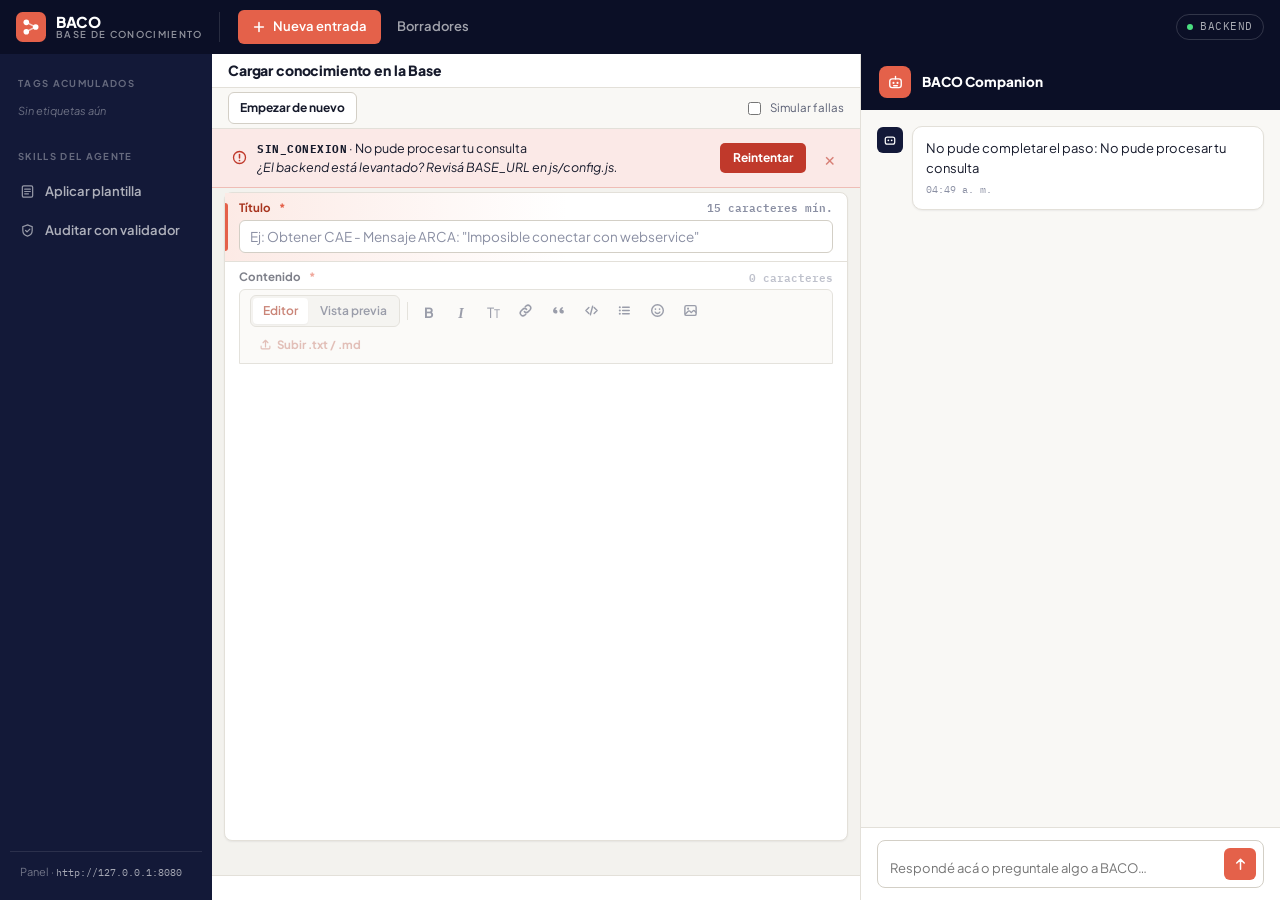
==== commit a7448690: "-." ====
--- a/frontend/index.html
+++ b/frontend/index.html
@@ -7,7 +7,7 @@
 <link rel="preconnect" href="https://fonts.googleapis.com">
 <link rel="preconnect" href="https://fonts.gstatic.com" crossorigin>
 <link rel="stylesheet" href="https://fonts.googleapis.com/css2?family=IBM+Plex+Mono:wght@400;500;600&family=Plus+Jakarta+Sans:wght@400;500;600;700;800&display=swap">
-<link rel="stylesheet" href="styles.css?v=20261025_4">
+<link rel="stylesheet" href="styles.css?v=20261029_1">
 <link rel="icon" href="data:image/svg+xml,<svg xmlns='http://www.w3.org/2000/svg' viewBox='0 0 32 32'><rect width='32' height='32' rx='7' fill='%23E4614A'/><circle cx='11' cy='11' r='3' fill='white'/><circle cx='21' cy='16' r='3' fill='white'/><circle cx='11' cy='21' r='3' fill='white'/></svg>">
 </head>
 <body>
@@ -39,15 +39,6 @@
   <div class="body">
 
     <aside class="rail">
-      <h4>Flujo de carga</h4>
-      <div class="pasos" id="pasos">
-        <div class="paso"><span class="pn">1</span> Título y duplicados</div>
-        <div class="paso"><span class="pn">2</span> Contenido</div>
-        <div class="paso"><span class="pn">3</span> Plantilla y etiquetas</div>
-        <div class="paso"><span class="pn">4</span> Revisión</div>
-        <div class="paso"><span class="pn">5</span> Conformidad</div>
-      </div>
-
       <h4>Tags acumulados</h4>
       <div class="railtags" id="railTags">
         <span class="vacio-rail">Sin etiquetas aún</span>
@@ -79,10 +70,6 @@
               <span class="ayuda" id="ayudaEstado"></span>
             </div>
           </div>
-          <div class="meter">
-            <div class="bar"><div class="fill" id="meterFill" style="width:20%"></div></div>
-            <span class="pct" id="meterPct">Paso 1 de 5</span>
-          </div>
         </div>
 
         <div class="toolbar">
@@ -114,8 +101,9 @@
                 <!-- Selector de Categoría (Izquierda) -->
                 <div class="selector-cat-wrap">
                   <select class="input sel cat-select" id="fCategoria">
-                    <option value="">Seleccionar categoría del desplegable...</option>
+                    <option value="" selected disabled>Seleccionar categoría del desplegable...</option>
                   </select>
+                  <button type="button" class="selector-flecha" id="btnFlechaCat" aria-label="Abrir categorías" tabindex="-1"></button>
                 </div>
 
                 <!-- Selector de Etiquetas (Derecha) -->
@@ -124,6 +112,7 @@
                   <select class="input sel tag-select" id="fTagsSelect">
                     <option value="" selected disabled>selecciona al menos 2 etiquetas…</option>
                   </select>
+                  <button type="button" class="selector-flecha" id="btnFlechaTags" aria-label="Abrir etiquetas" tabindex="-1"></button>
                 </div>
               </div>
 
@@ -276,6 +265,6 @@
 <script src="js/api.js?v=20261026_14"></script>
 <script src="js/estados.js?v=20261028_17"></script>
 <script src="js/panel-multimedia.js?v=20261026_14"></script>
-<script src="js/app.js?v=20261028_16"></script>
+<script src="js/app.js?v=20261029_1"></script>
 </body>
 </html>
--- a/frontend/styles.css
+++ b/frontend/styles.css
@@ -100,13 +100,6 @@
 .pill.espera {background:var(--warn-soft);color:var(--warn);border-color:var(--warn-line)}
 .pill.ok     {background:var(--ok-soft);color:var(--ok);border-color:var(--ok-line)}
 .guardado{font-family:var(--mono);font-size:10px;color:var(--ink-3)}
-
-.meter{margin-left:auto;display:flex;align-items:center;gap:9px;flex:none}
-.meter .lbl{font-family:var(--mono);font-size:10px;letter-spacing:.07em;text-transform:uppercase;color:var(--ink-3)}
-.meter .bar{width:92px;height:6px;border-radius:6px;background:var(--surface-3);overflow:hidden}
-.meter .fill{height:100%;background:var(--coral);border-radius:6px;transition:width .35s cubic-bezier(.4,0,.2,1)}
-.meter .fill.full{background:var(--ok)}
-.meter .pct{font-family:var(--mono);font-size:12px;font-weight:600;font-variant-numeric:tabular-nums;min-width:34px;text-align:right}
 
 .toolbar{display:flex;align-items:center;gap:8px;padding:4px 16px;background:var(--surface-2);border-bottom:1px solid var(--rule);flex:none}
 .toolbar .grow{flex:1}
@@ -397,16 +390,6 @@
 .sesion{font-family:var(--mono);font-size:10px;color:rgba(255,255,255,.45)}
 .ayuda{font-size:11.5px;color:var(--ink-3);line-height:1.4}
 .estadoline,#btnEjemplo{display:none !important}
-.meter .pct{min-width:72px}
-
-/* pasos del rail */
-.pasos{display:flex;flex-direction:column;gap:2px;margin-bottom:4px}
-.paso{display:flex;align-items:center;gap:9px;padding:6px 10px;border-radius:6px;font-size:12.5px;color:rgba(255,255,255,.5)}
-.paso .pn{width:18px;height:18px;border-radius:50%;background:rgba(255,255,255,.12);display:grid;place-items:center;font-family:var(--mono);font-size:10px;font-weight:600;flex:none}
-.paso.on{background:var(--navy-600);color:#fff}
-.paso.on .pn{background:var(--coral)}
-.paso.hecho{color:rgba(255,255,255,.75)}
-.paso.hecho .pn{background:var(--ok);color:#fff}
 
 /* campo activo vs inactivo */
 .field{transition:opacity .18s}
@@ -450,11 +433,6 @@
       así que el botón principal seguía visible en los estados
       donde no hay acción. */
 .btn[hidden]{display:none !important}
-
-/* 2. Los pasos completados no se leían: el verde era muy oscuro
-      sobre el navy del rail. */
-.paso.hecho{color:rgba(255,255,255,.78)}
-.paso.hecho .pn{background:#4ADE80;color:var(--navy-900);font-weight:700}
 
 /* 3. Los campos bloqueados quedaban tan lavados que el contenido
       parecía un placeholder. Ahora se atenúa sobre todo la
@@ -1335,6 +1313,21 @@
   cursor: not-allowed;
 }
 
+:root {
+  --cat-color-agro-bg: #2E9E5B;
+  --cat-color-agro-text: #ffffff;
+  --cat-color-erp-bg: #2563EB;
+  --cat-color-erp-text: #ffffff;
+  --cat-color-comercial-bg: #EAB308;
+  --cat-color-comercial-text: #111827;
+  --cat-color-constructoras-bg: #F97316;
+  --cat-color-constructoras-text: #ffffff;
+  --cat-color-hcm-bg: #7C3AED;
+  --cat-color-hcm-text: #ffffff;
+  --cat-color-manufacturas-bg: #06B6D4;
+  --cat-color-manufacturas-text: #111827;
+}
+
 /* =============================================================
    Selectores de Categoría y Etiquetas superiores (Fila Flex)
    ============================================================= */
@@ -1359,7 +1352,7 @@
   border-radius: 4px;
   background: var(--surface);
   height: 36px;
-  padding: 0 10px;
+  padding: 0 30px 0 10px;
   box-sizing: border-box;
   transition: border-color .15s, box-shadow .15s;
 }
@@ -1375,18 +1368,34 @@
   cursor: not-allowed;
 }
 
-.selector-cat-wrap::after {
-  content: '';
+.selector-flecha {
   position: absolute;
   right: 11px;
   top: 50%;
   transform: translateY(-50%);
-  width: 12px;
-  height: 12px;
+  width: 16px;
+  height: 16px;
+  background: transparent;
+  border: none;
+  padding: 0;
+  margin: 0;
+  cursor: pointer;
   background-image: url("data:image/svg+xml,%3Csvg xmlns='http://www.w3.org/2000/svg' width='12' height='12' viewBox='0 0 12 12'%3E%3Cpath d='M2.5 4.5L6 8l3.5-3.5' stroke='%238A8FA3' stroke-width='1.5' fill='none' stroke-linecap='round' stroke-linejoin='round'/%3E%3C/svg%3E");
   background-repeat: no-repeat;
   background-position: center;
-  pointer-events: none;
+  z-index: 2;
+  transition: opacity .15s;
+}
+
+.selector-flecha:hover {
+  opacity: .7;
+}
+
+.selector-cat-wrap:has(select:disabled) .selector-flecha,
+.selectores-fila .tagbox:has(select:disabled) .selector-flecha,
+.selector-flecha:disabled {
+  cursor: not-allowed;
+  opacity: .5;
 }
 
 .selector-cat-wrap select.cat-select {
@@ -1414,8 +1423,8 @@
 }
 
 .selector-cat-wrap select.cat-select:has(option:checked:not([value=''])) {
-  background-color: #3b7b7a;
-  color: #ffffff;
+  background: transparent !important;
+  color: #000 !important;
   font-weight: 600;
   border-radius: 3px;
   padding: 2px 7px;
@@ -1426,6 +1435,42 @@
   align-items: center;
 }
 
+.selector-cat-wrap select.cat-select[data-modulo="agro"],
+.selector-cat-wrap select.cat-select[data-modulo="agro"]:has(option:checked:not([value=''])) {
+  background-color: var(--cat-color-agro-bg) !important;
+  color: var(--cat-color-agro-text) !important;
+}
+
+.selector-cat-wrap select.cat-select[data-modulo="erp"],
+.selector-cat-wrap select.cat-select[data-modulo="erp"]:has(option:checked:not([value=''])) {
+  background-color: var(--cat-color-erp-bg) !important;
+  color: var(--cat-color-erp-text) !important;
+}
+
+.selector-cat-wrap select.cat-select[data-modulo="gestion-comercial"],
+.selector-cat-wrap select.cat-select[data-modulo="gestion-comercial"]:has(option:checked:not([value=''])) {
+  background-color: var(--cat-color-comercial-bg) !important;
+  color: var(--cat-color-comercial-text) !important;
+}
+
+.selector-cat-wrap select.cat-select[data-modulo="constructoras"],
+.selector-cat-wrap select.cat-select[data-modulo="constructoras"]:has(option:checked:not([value=''])) {
+  background-color: var(--cat-color-constructoras-bg) !important;
+  color: var(--cat-color-constructoras-text) !important;
+}
+
+.selector-cat-wrap select.cat-select[data-modulo="hcm"],
+.selector-cat-wrap select.cat-select[data-modulo="hcm"]:has(option:checked:not([value=''])) {
+  background-color: var(--cat-color-hcm-bg) !important;
+  color: var(--cat-color-hcm-text) !important;
+}
+
+.selector-cat-wrap select.cat-select[data-modulo="manufacturas"],
+.selector-cat-wrap select.cat-select[data-modulo="manufacturas"]:has(option:checked:not([value=''])) {
+  background-color: var(--cat-color-manufacturas-bg) !important;
+  color: var(--cat-color-manufacturas-text) !important;
+}
+
 .selector-cat-wrap select.cat-select option {
   background: var(--surface);
   color: var(--ink);
@@ -1434,13 +1479,14 @@
 }
 
 .selectores-fila .tagbox {
+  position: relative;
   flex: 1;
   min-width: 0;
   display: flex;
   align-items: center;
   height: 36px;
   min-height: 36px;
-  padding: 0 10px;
+  padding: 0 30px 0 10px;
   border: 1px solid var(--rule-2);
   border-radius: 4px;
   background: var(--surface);
@@ -1468,7 +1514,7 @@
   flex: 1;
   min-width: 60px;
   height: 100%;
-  padding-right: 20px;
+  padding-right: 0;
   margin: 0;
 }
 
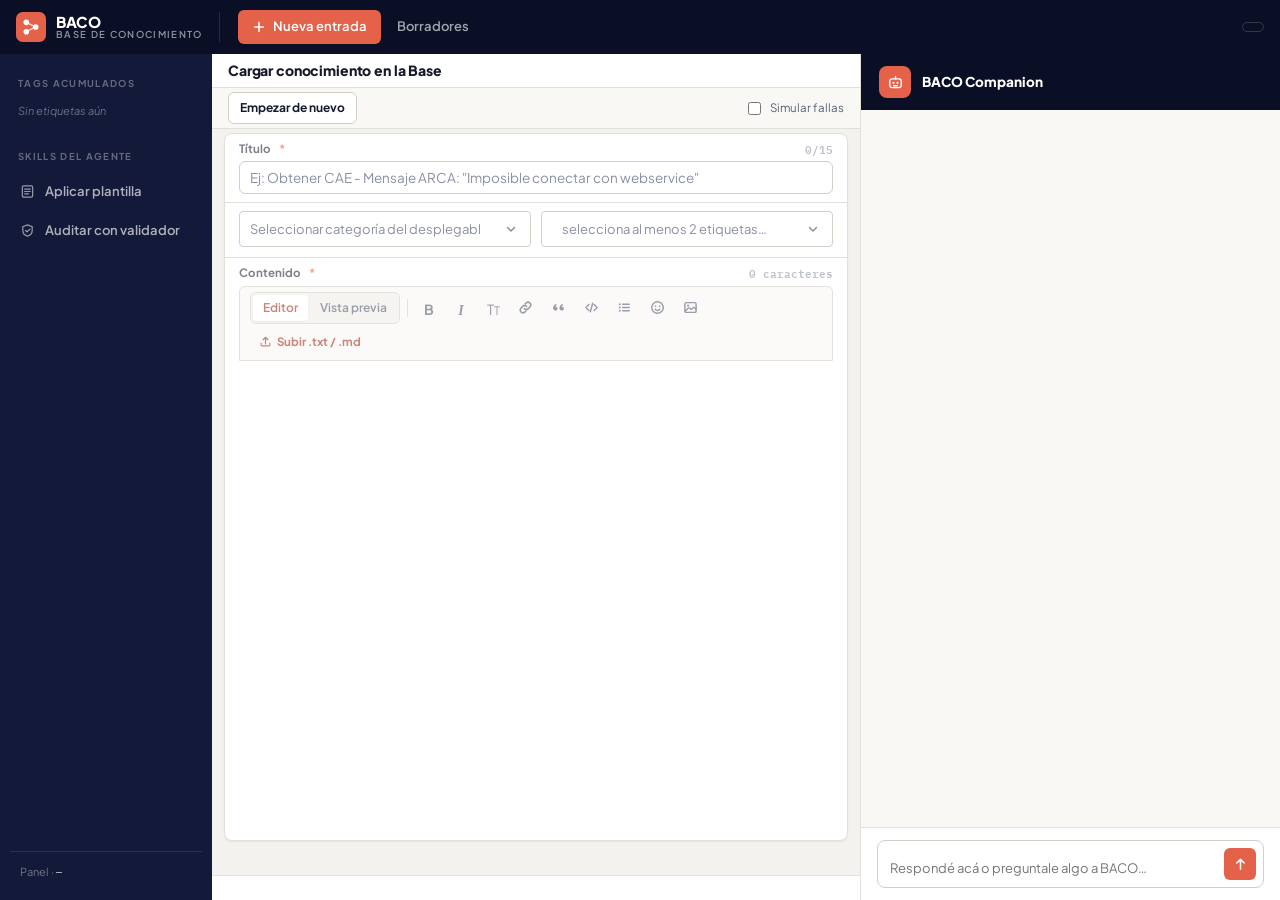
==== commit 83a092de: "otro2" ====
--- a/frontend/index.html
+++ b/frontend/index.html
@@ -238,24 +238,6 @@
   </div>
 </div>
 
-<div class="overlay" id="overlay" hidden>
-  <div class="modal" role="dialog" aria-modal="true">
-    <div class="mh">
-      <div class="mi">
-        <svg width="23" height="23" viewBox="0 0 16 16" fill="none"><path d="M4.2 8.3l2.6 2.6 5-5.4" stroke="currentColor" stroke-width="1.8" stroke-linecap="round" stroke-linejoin="round"/></svg>
-      </div>
-      <h3>Conformidad registrada</h3>
-      <p>El borrador quedó validado y con tu conformidad registrada.</p>
-    </div>
-    <div class="mb"><div class="recap" id="recap"></div></div>
-    <div class="mf">
-      <button class="btn btn-ghost" id="btnCerrar">Cerrar</button>
-      <button class="btn btn-primary" id="btnCopiarBorrador">Copiar borrador</button>
-      <button class="btn btn-ghost" id="btnOtra">Cargar otra</button>
-    </div>
-  </div>
-</div>
-
 <div class="toast" id="toast"></div>
 
 <script src="js/config.js?v=20261026_14"></script>
--- a/frontend/styles.css
+++ b/frontend/styles.css
@@ -362,24 +362,8 @@
 .send:hover{background:var(--coral-600)}
 
 /* =============================================================
-   Modal y toast
-   ============================================================= */
-.overlay{position:fixed;inset:0;background:rgba(11,15,38,.55);display:grid;place-items:center;z-index:50;padding:24px;backdrop-filter:blur(2px)}
-.overlay[hidden]{display:none}
-.modal{background:var(--surface);border-radius:12px;box-shadow:var(--shadow-3);max-width:520px;width:100%;overflow:hidden;animation:pop .22s cubic-bezier(.34,1.3,.64,1)}
-@keyframes pop{from{opacity:0;transform:scale(.96) translateY(8px)}to{opacity:1;transform:none}}
-.modal .mh{padding:22px 24px 0;text-align:center}
-.modal .mi{width:46px;height:46px;border-radius:50%;background:var(--ok-soft);color:var(--ok);display:grid;place-items:center;margin:0 auto 14px}
-.modal h3{margin:0 0 7px;font-size:18px;font-weight:800;letter-spacing:-.015em}
-.modal .mh p{margin:0;font-size:13.5px;color:var(--ink-2);line-height:1.55}
-.modal .mb{padding:20px 24px}
-.recap{border:1px solid var(--rule);border-radius:8px;overflow:hidden}
-.recap .r{display:grid;grid-template-columns:104px 1fr;gap:12px;padding:9px 13px;border-bottom:1px solid var(--rule);font-size:12.5px}
-.recap .r:last-child{border-bottom:0}
-.recap .k{font-family:var(--mono);font-size:10px;letter-spacing:.06em;text-transform:uppercase;color:var(--ink-3);padding-top:2px}
-.recap .v{font-weight:600;min-width:0;word-break:break-word}
-.modal .mf{padding:0 24px 22px;display:flex;gap:9px}
-.modal .mf .btn{flex:1}
+   Toast
+   ============================================================= */
 
 .toast{position:fixed;bottom:22px;left:50%;transform:translateX(-50%) translateY(80px);background:var(--navy-900);color:#fff;padding:11px 18px;border-radius:8px;box-shadow:var(--shadow-3);font-size:13px;font-weight:600;z-index:60;opacity:0;transition:.28s cubic-bezier(.34,1.2,.64,1);pointer-events:none}
 .toast.show{transform:translateX(-50%) translateY(0);opacity:1}
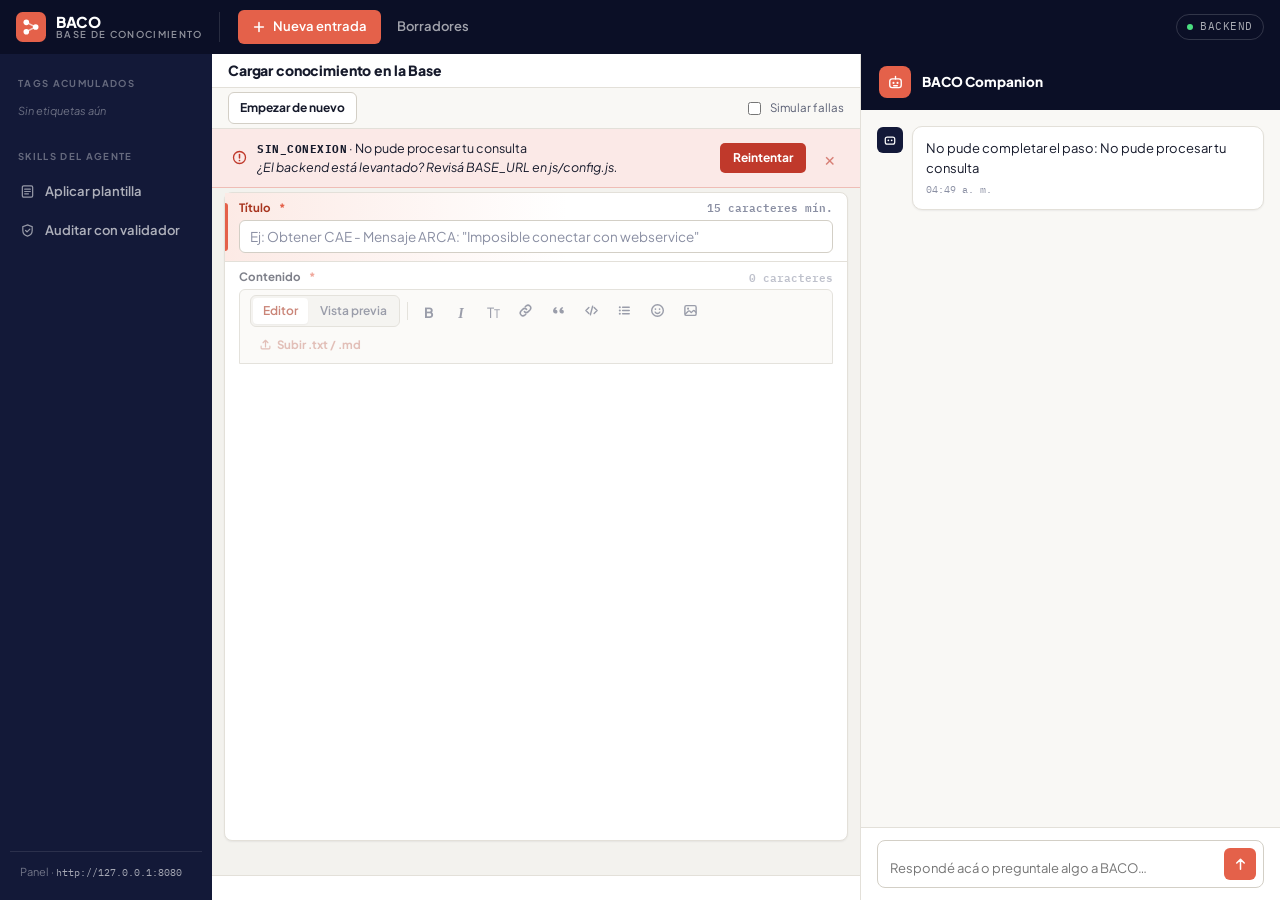
==== commit 00259218: "-." ====
--- a/frontend/index.html
+++ b/frontend/index.html
@@ -1,14 +1,14 @@
 <!doctype html>
 <html lang="es">
 <head>
-<meta charset="utf-8">
-<meta name="viewport" content="width=device-width,initial-scale=1">
-<title>BACO · Consola de carga</title>
-<link rel="preconnect" href="https://fonts.googleapis.com">
-<link rel="preconnect" href="https://fonts.gstatic.com" crossorigin>
-<link rel="stylesheet" href="https://fonts.googleapis.com/css2?family=IBM+Plex+Mono:wght@400;500;600&family=Plus+Jakarta+Sans:wght@400;500;600;700;800&display=swap">
-<link rel="stylesheet" href="styles.css?v=20261029_1">
-<link rel="icon" href="data:image/svg+xml,<svg xmlns='http://www.w3.org/2000/svg' viewBox='0 0 32 32'><rect width='32' height='32' rx='7' fill='%23E4614A'/><circle cx='11' cy='11' r='3' fill='white'/><circle cx='21' cy='16' r='3' fill='white'/><circle cx='11' cy='21' r='3' fill='white'/></svg>">
+  <meta charset="utf-8">
+  <meta name="viewport" content="width=device-width,initial-scale=1">
+  <title>BACO · Consola de carga</title>
+  <link rel="preconnect" href="https://fonts.googleapis.com">
+  <link rel="preconnect" href="https://fonts.gstatic.com" crossorigin>
+  <link rel="stylesheet" href="https://fonts.googleapis.com/css2?family=IBM+Plex+Mono:wght@400;500;600&family=Plus+Jakarta+Sans:wght@400;500;600;700;800&display=swap">
+  <link rel="stylesheet" href="styles.css?v=20261029_1">
+  <link rel="icon" href="data:image/svg+xml,<svg xmlns='http://www.w3.org/2000/svg' viewBox='0 0 32 32'><rect width='32' height='32' rx='7' fill='%23E4614A'/><circle cx='11' cy='11' r='3' fill='white'/><circle cx='21' cy='16' r='3' fill='white'/><circle cx='11' cy='21' r='3' fill='white'/></svg>">
 </head>
 <body>
 
@@ -93,7 +93,7 @@
                 <span class="cont" id="contTitulo">0/15</span>
               </label>
               <input class="input" id="fTitulo" autocomplete="off"
-                placeholder='Ej: Obtener CAE - Mensaje ARCA: "Imposible conectar con webservice"'>
+                     placeholder='Ej: Obtener CAE - Mensaje ARCA: "Imposible conectar con webservice"'>
             </div>
 
             <div class="field selectores-campo" id="campoTags">
@@ -249,4 +249,4 @@
 <script src="js/panel-multimedia.js?v=20261026_14"></script>
 <script src="js/app.js?v=20261029_1"></script>
 </body>
-</html>
+</html>
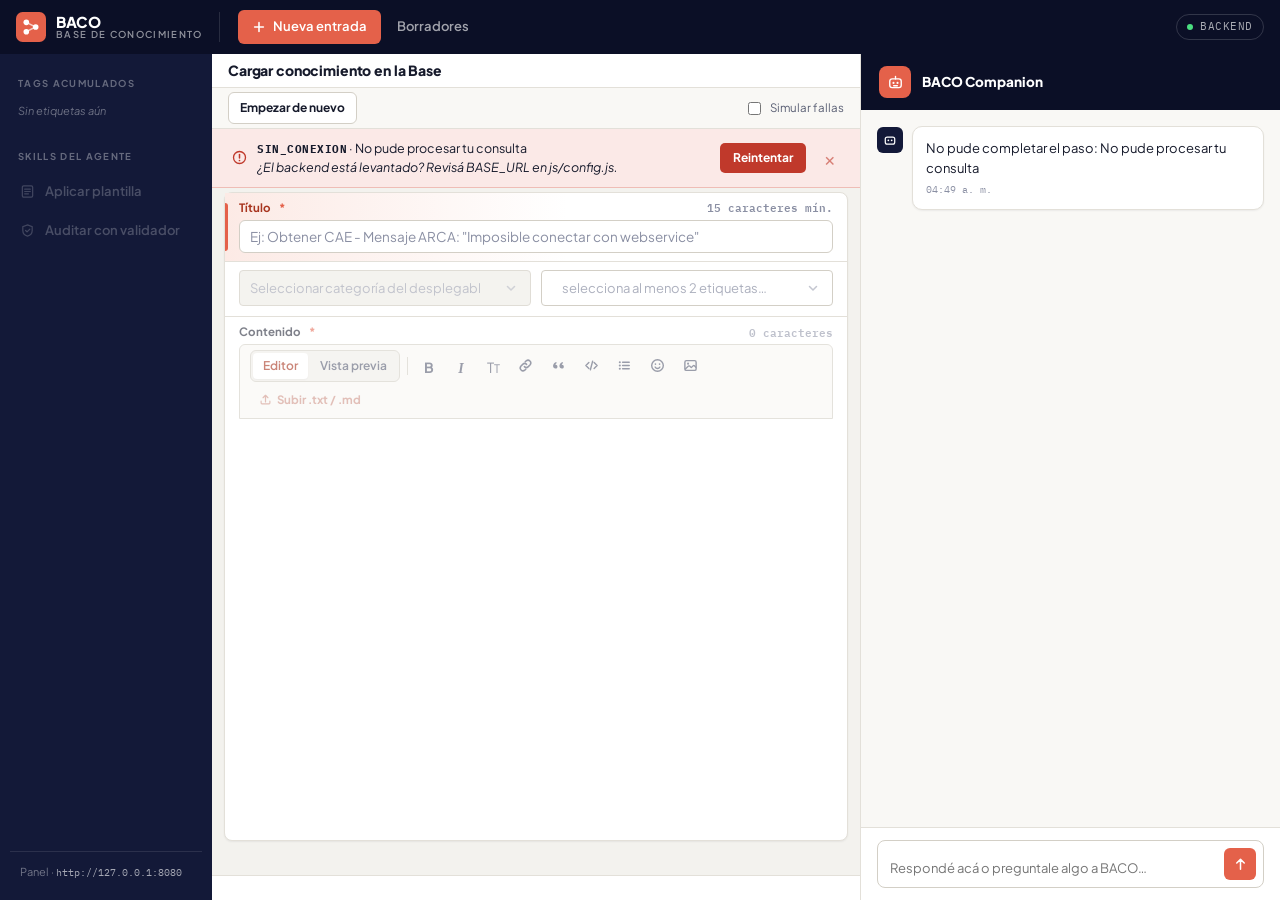
==== commit 64853d36: "-." ====
--- a/frontend/index.html
+++ b/frontend/index.html
@@ -46,11 +46,11 @@
 
       <h4>Skills del agente</h4>
       <div id="avisoSkillsRail" class="aviso-skills-rail" hidden></div>
-      <button class="navitem" id="btnPlantilla">
+      <button class="navitem" id="btnPlantilla" disabled>
         <svg width="15" height="15" viewBox="0 0 16 16" fill="none" aria-hidden="true"><rect x="2.5" y="2" width="11" height="12" rx="1.4" stroke="currentColor" stroke-width="1.3"/><path d="M5 5.5h6M5 8h6M5 10.5h4" stroke="currentColor" stroke-width="1.3" stroke-linecap="round"/></svg>
         Aplicar plantilla
       </button>
-      <button class="navitem" id="btnAuditar">
+      <button class="navitem" id="btnAuditar" disabled>
         <svg width="15" height="15" viewBox="0 0 16 16" fill="none" aria-hidden="true"><path d="M8 2l5 2v4c0 3-2.2 5.2-5 6-2.8-.8-5-3-5-6V4l5-2z" stroke="currentColor" stroke-width="1.3"/><path d="M6 8l1.5 1.5L10.5 6.5" stroke="currentColor" stroke-width="1.4" stroke-linecap="round" stroke-linejoin="round"/></svg>
         Auditar con validador
       </button>
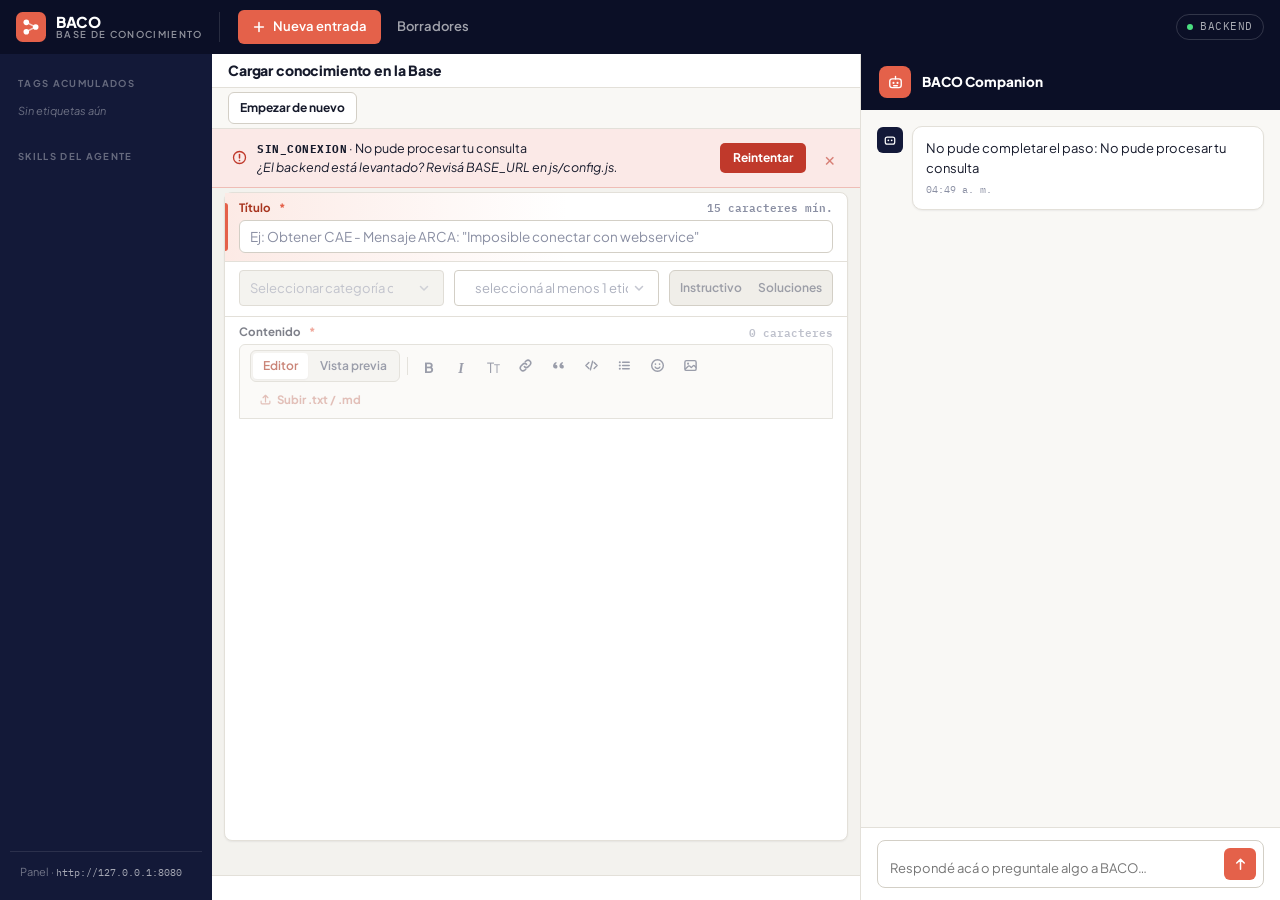
==== commit c7150c29: "-." ====
--- a/frontend/index.html
+++ b/frontend/index.html
@@ -7,7 +7,7 @@
   <link rel="preconnect" href="https://fonts.googleapis.com">
   <link rel="preconnect" href="https://fonts.gstatic.com" crossorigin>
   <link rel="stylesheet" href="https://fonts.googleapis.com/css2?family=IBM+Plex+Mono:wght@400;500;600&family=Plus+Jakarta+Sans:wght@400;500;600;700;800&display=swap">
-  <link rel="stylesheet" href="styles.css?v=20261029_1">
+  <link rel="stylesheet" href="styles.css?v=20261105_1">
   <link rel="icon" href="data:image/svg+xml,<svg xmlns='http://www.w3.org/2000/svg' viewBox='0 0 32 32'><rect width='32' height='32' rx='7' fill='%23E4614A'/><circle cx='11' cy='11' r='3' fill='white'/><circle cx='21' cy='16' r='3' fill='white'/><circle cx='11' cy='21' r='3' fill='white'/></svg>">
 </head>
 <body>
@@ -46,11 +46,11 @@
 
       <h4>Skills del agente</h4>
       <div id="avisoSkillsRail" class="aviso-skills-rail" hidden></div>
-      <button class="navitem" id="btnPlantilla" disabled>
+      <button class="navitem" id="btnPlantilla" disabled hidden>
         <svg width="15" height="15" viewBox="0 0 16 16" fill="none" aria-hidden="true"><rect x="2.5" y="2" width="11" height="12" rx="1.4" stroke="currentColor" stroke-width="1.3"/><path d="M5 5.5h6M5 8h6M5 10.5h4" stroke="currentColor" stroke-width="1.3" stroke-linecap="round"/></svg>
         Aplicar plantilla
       </button>
-      <button class="navitem" id="btnAuditar" disabled>
+      <button class="navitem" id="btnAuditar" disabled hidden>
         <svg width="15" height="15" viewBox="0 0 16 16" fill="none" aria-hidden="true"><path d="M8 2l5 2v4c0 3-2.2 5.2-5 6-2.8-.8-5-3-5-6V4l5-2z" stroke="currentColor" stroke-width="1.3"/><path d="M6 8l1.5 1.5L10.5 6.5" stroke="currentColor" stroke-width="1.4" stroke-linecap="round" stroke-linejoin="round"/></svg>
         Auditar con validador
       </button>
@@ -76,7 +76,7 @@
           <button class="btn btn-sm btn-ghost" id="btnEjemplo">Cargar ejemplo</button>
           <button class="btn btn-sm btn-ghost" id="btnReiniciar">Empezar de nuevo</button>
           <span class="grow"></span>
-          <label class="switch" title="Solo afecta al modo simulado">
+          <label class="switch" title="Solo afecta al modo simulado" hidden style="display:none">
             <input type="checkbox" id="swError"> <span>Simular fallas</span>
           </label>
         </div>
@@ -85,6 +85,7 @@
         <div id="bannerPrivacidad"></div>
         <div id="bannerMetadatosHeredados"></div>
         <div id="bannerSkills" class="banner-skills" hidden></div>
+        <div class="navpanel" id="navPanel" hidden></div>
 
         <div class="panebody scroll">
           <div class="card">
@@ -110,9 +111,17 @@
                 <div class="tagbox selector-tags-wrap" id="tagBox">
                   <input class="taginput" id="tagInput" autocomplete="off">
                   <select class="input sel tag-select" id="fTagsSelect">
-                    <option value="" selected disabled>selecciona al menos 2 etiquetas…</option>
+                    <option value="" selected disabled>seleccioná al menos 1 etiqueta…</option>
                   </select>
                   <button type="button" class="selector-flecha" id="btnFlechaTags" aria-label="Abrir etiquetas" tabindex="-1"></button>
+                </div>
+
+                <!-- Tipo de plantilla: control propio en la misma fila (cuenta como etiqueta) -->
+                <div class="tipo-plantilla-fila" id="tipoPlantillaFila" title="Tipo de plantilla (cuenta como una de las etiquetas)">
+                  <div class="ed-mode-switch tipo-switch" role="group" aria-label="Tipo de plantilla">
+                    <button type="button" class="act ed-mode-btn" id="btnTipoInstructivo" data-tipo="instructivo">Instructivo</button>
+                    <button type="button" class="act ed-mode-btn" id="btnTipoSoluciones" data-tipo="soluciones">Soluciones</button>
+                  </div>
                 </div>
               </div>
 
@@ -245,8 +254,8 @@
 <script src="js/api-mock.js?v=20261026_14"></script>
 <script src="js/api-http.js?v=20261026_14"></script>
 <script src="js/api.js?v=20261026_14"></script>
-<script src="js/estados.js?v=20261028_17"></script>
+<script src="js/estados.js?v=20261105_1"></script>
 <script src="js/panel-multimedia.js?v=20261026_14"></script>
-<script src="js/app.js?v=20261029_1"></script>
+<script src="js/app.js?v=20261105_1"></script>
 </body>
 </html>
--- a/frontend/styles.css
+++ b/frontend/styles.css
@@ -1527,3 +1527,23 @@
   white-space: nowrap;
 }
 
+
+/* Selector de tipo de plantilla (Instructivo | Soluciones) */
+.tipo-plantilla-fila{display:flex;align-items:center;flex:none;height:36px}
+.tipo-plantilla-fila .tipo-switch{display:flex;align-items:center;height:36px;box-sizing:border-box;padding:3px}
+.tipo-plantilla-label{font-size:12px;font-weight:600;color:var(--ink-2)}
+.tipo-switch .ed-mode-btn{padding:4px 7px;height:100%;border-radius:4px;font-size:12px;font-weight:600;color:var(--ink-2);background:transparent;border:0;cursor:pointer;transition:background .12s ease,color .12s ease,box-shadow .12s ease}
+.tipo-switch .ed-mode-btn:hover:not(:disabled){background:var(--surface);color:var(--ink)}
+.tipo-switch .ed-mode-btn.sel{background:var(--navy-700);color:#fff;box-shadow:var(--shadow-1)}
+.tipo-switch .ed-mode-btn.sel:hover:not(:disabled){background:var(--navy-600);color:#fff}
+.tipo-switch .ed-mode-btn:disabled{cursor:default}
+.tipo-switch .ed-mode-btn:disabled:not(.sel){opacity:.55}
+.tipo-switch .ed-mode-btn.pendiente{font-style:italic}
+
+/* Pendiente 3: navegación del panel y motivo de skills no disponibles */
+.navpanel{padding:6px 20px 0}
+.btn-volver{background:none;border:0;padding:4px 0;font-size:13px;font-weight:600;color:var(--navy-600,#1f3a5f);cursor:pointer}
+.btn-volver:hover:not(:disabled){text-decoration:underline}
+.btn-volver:disabled{opacity:.45;cursor:not-allowed}
+.motivo-skill{font-size:12px;opacity:.75;align-self:center}
+.preview-bloque-editable[contenteditable="false"]{cursor:default}
